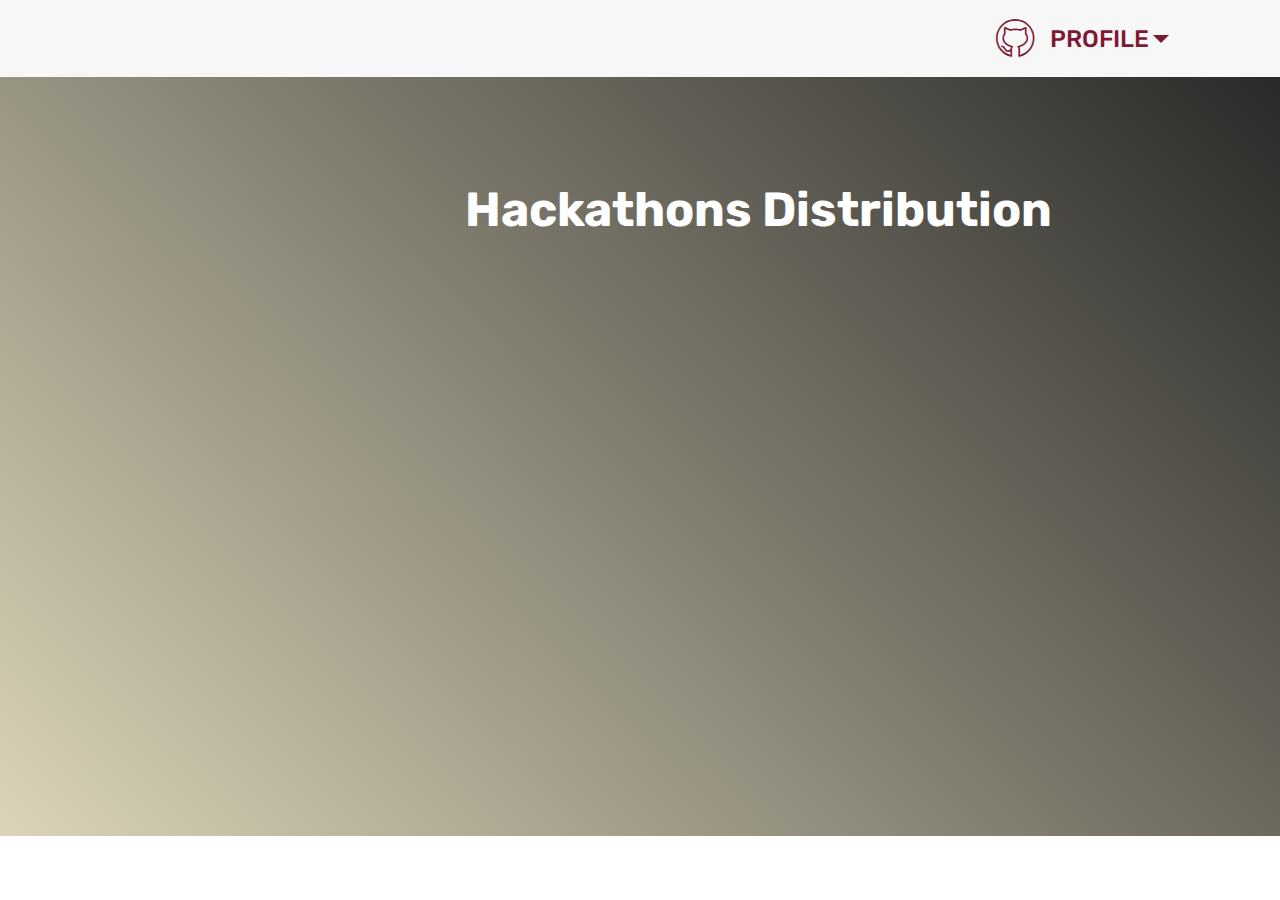
==== employer.html @ 687c8ebd "replaced all files except index, updated index" ====
<!DOCTYPE html>
<html >
<head>
  <!-- Site made with Mobirise Website Builder v4.6.2, https://mobirise.com -->
  <meta charset="UTF-8">
  <meta http-equiv="X-UA-Compatible" content="IE=edge">
  <meta name="generator" content="Mobirise v4.6.2, mobirise.com">
  <meta name="viewport" content="width=device-width, initial-scale=1, minimum-scale=1">
  <link rel="shortcut icon" href="assets/images/mlh-logo-color-1667x702.png" type="image/x-icon">
  <meta name="description" content="Site Maker Description">
  <title>Employer</title>
  <link rel="stylesheet" href="assets/web/assets/mobirise-icons/mobirise-icons.css">
  <link rel="stylesheet" href="assets/tether/tether.min.css">
  <link rel="stylesheet" href="assets/bootstrap/css/bootstrap.min.css">
  <link rel="stylesheet" href="assets/bootstrap/css/bootstrap-grid.min.css">
  <link rel="stylesheet" href="assets/bootstrap/css/bootstrap-reboot.min.css">
  <link rel="stylesheet" href="assets/dropdown/css/style.css">
  <link rel="stylesheet" href="assets/theme/css/style.css">
  <link rel="stylesheet" href="assets/mobirise/css/mbr-additional.css" type="text/css">



</head>
<body>
  <section class="menu cid-qHhwGVCsKV" once="menu" id="menu1-s">



    <nav class="navbar navbar-expand beta-menu navbar-dropdown align-items-center navbar-fixed-top navbar-toggleable-sm">
        <button class="navbar-toggler navbar-toggler-right" type="button" data-toggle="collapse" data-target="#navbarSupportedContent" aria-controls="navbarSupportedContent" aria-expanded="false" aria-label="Toggle navigation">
            <div class="hamburger">
                <span></span>
                <span></span>
                <span></span>
                <span></span>
            </div>
        </button>
        <div class="menu-logo">
            <div class="navbar-brand">

                <span class="navbar-caption-wrap"><a class="navbar-caption text-secondary display-2" href="index.html">&nbsp; &nbsp; &nbsp; &nbsp; &nbsp; &nbsp; &nbsp; &nbsp; &nbsp; &nbsp; &nbsp; &nbsp; &nbsp; &nbsp; &nbsp; &nbsp; &nbsp; &nbsp; &nbsp; &nbsp; hackTogether()</a></span>
            </div>
        </div>
        <div class="collapse navbar-collapse" id="navbarSupportedContent">
            <ul class="navbar-nav nav-dropdown nav-right" data-app-modern-menu="true"><li class="nav-item dropdown open">
                    <a class="nav-link link dropdown-toggle text-success display-5" href="https://mobirise.com" data-toggle="dropdown-submenu" aria-expanded="true"><span class="mbri-github mbr-iconfont mbr-iconfont-btn"></span>

                        PROFILE</a><div class="dropdown-menu"><a class="dropdown-item text-success display-5" href="page3.html">Hacker</a><a class="dropdown-item text-success display-5" href="page2.html" aria-expanded="false">Organizer</a><a class="dropdown-item text-success display-5" href="page1.html" aria-expanded="false">Employer</a></div>
                </li><li class="nav-item">
                    <a class="nav-link link text-success display-5" href="https://mobirise.com">
                        </a>
                </li></ul>

        </div>
    </nav>
</section>

<section class="engine"><a href="https://mobirise.ws/o">free mobile website builder</a></section><section class="mbr-section info2 cid-qHj1zJFnHv" id="info2-z">





    <div class="container">
        <div class="row main justify-content-center">
            <div class="media-container-column col-12 col-lg-3 col-md-4">

            </div>
            <div class="media-container-column title col-12 col-lg-7 col-md-6">
                <h2 class="align-right mbr-bold mbr-white pb-3 mbr-fonts-style display-2"><br><br>Hackathons Distribution<br><br><br><br><br><br><br><br><br><br><br></h2>
                <h3 class="mbr-section-subtitle align-right mbr-light mbr-white mbr-fonts-style display-5"></h3>
            </div>
        </div>
    </div>
</section>


  <script src="assets/web/assets/jquery/jquery.min.js"></script>
  <script src="assets/popper/popper.min.js"></script>
  <script src="assets/tether/tether.min.js"></script>
  <script src="assets/bootstrap/js/bootstrap.min.js"></script>
  <script src="assets/smoothscroll/smooth-scroll.js"></script>
  <script src="assets/dropdown/js/script.min.js"></script>
  <script src="assets/touchswipe/jquery.touch-swipe.min.js"></script>
  <script src="assets/theme/js/script.js"></script>


</body>
</html>
---- assets/web/assets/mobirise-icons/mobirise-icons.css ----
@font-face {
  font-family: 'MobiriseIcons';
  src:  url('mobirise-icons.eot?spat4u');
  src:  url('mobirise-icons.eot?spat4u#iefix') format('embedded-opentype'),
    url('mobirise-icons.ttf?spat4u') format('truetype'),
    url('mobirise-icons.woff?spat4u') format('woff'),
    url('mobirise-icons.svg?spat4u#MobiriseIcons') format('svg');
  font-weight: normal;
  font-style: normal;
}

[class^="mbri-"], [class*=" mbri-"] {
  /* use !important to prevent issues with browser extensions that change fonts */
  font-family: MobiriseIcons !important;
  speak: none;
  font-style: normal;
  font-weight: normal;
  font-variant: normal;
  text-transform: none;
  line-height: 1;

  /* Better Font Rendering =========== */
  -webkit-font-smoothing: antialiased;
  -moz-osx-font-smoothing: grayscale;
}

.mbri-add-submenu:before {
  content: "\e900";
}
.mbri-alert:before {
  content: "\e901";
}
.mbri-align-center:before {
  content: "\e902";
}
.mbri-align-justify:before {
  content: "\e903";
}
.mbri-align-left:before {
  content: "\e904";
}
.mbri-align-right:before {
  content: "\e905";
}
.mbri-android:before {
  content: "\e906";
}
.mbri-apple:before {
  content: "\e907";
}
.mbri-arrow-down:before {
  content: "\e908";
}
.mbri-arrow-next:before {
  content: "\e909";
}
.mbri-arrow-prev:before {
  content: "\e90a";
}
.mbri-arrow-up:before {
  content: "\e90b";
}
.mbri-bold:before {
  content: "\e90c";
}
.mbri-bookmark:before {
  content: "\e90d";
}
.mbri-bootstrap:before {
  content: "\e90e";
}
.mbri-briefcase:before {
  content: "\e90f";
}
.mbri-browse:before {
  content: "\e910";
}
.mbri-bulleted-list:before {
  content: "\e911";
}
.mbri-calendar:before {
  content: "\e912";
}
.mbri-camera:before {
  content: "\e913";
}
.mbri-cart-add:before {
  content: "\e914";
}
.mbri-cart-full:before {
  content: "\e915";
}
.mbri-cash:before {
  content: "\e916";
}
.mbri-change-style:before {
  content: "\e917";
}
.mbri-chat:before {
  content: "\e918";
}
.mbri-clock:before {
  content: "\e919";
}
.mbri-close:before {
  content: "\e91a";
}
.mbri-cloud:before {
  content: "\e91b";
}
.mbri-code:before {
  content: "\e91c";
}
.mbri-contact-form:before {
  content: "\e91d";
}
.mbri-credit-card:before {
  content: "\e91e";
}
.mbri-cursor-click:before {
  content: "\e91f";
}
.mbri-cust-feedback:before {
  content: "\e920";
}
.mbri-database:before {
  content: "\e921";
}
.mbri-delivery:before {
  content: "\e922";
}
.mbri-desktop:before {
  content: "\e923";
}
.mbri-devices:before {
  content: "\e924";
}
.mbri-down:before {
  content: "\e925";
}
.mbri-download:before {
  content: "\e989";
}
.mbri-drag-n-drop:before {
  content: "\e927";
}
.mbri-drag-n-drop2:before {
  content: "\e928";
}
.mbri-edit:before {
  content: "\e929";
}
.mbri-edit2:before {
  content: "\e92a";
}
.mbri-error:before {
  content: "\e92b";
}
.mbri-extension:before {
  content: "\e92c";
}
.mbri-features:before {
  content: "\e92d";
}
.mbri-file:before {
  content: "\e92e";
}
.mbri-flag:before {
  content: "\e92f";
}
.mbri-folder:before {
  content: "\e930";
}
.mbri-gift:before {
  content: "\e931";
}
.mbri-github:before {
  content: "\e932";
}
.mbri-globe:before {
  content: "\e933";
}
.mbri-globe-2:before {
  content: "\e934";
}
.mbri-growing-chart:before {
  content: "\e935";
}
.mbri-hearth:before {
  content: "\e936";
}
.mbri-help:before {
  content: "\e937";
}
.mbri-home:before {
  content: "\e938";
}
.mbri-hot-cup:before {
  content: "\e939";
}
.mbri-idea:before {
  content: "\e93a";
}
.mbri-image-gallery:before {
  content: "\e93b";
}
.mbri-image-slider:before {
  content: "\e93c";
}
.mbri-info:before {
  content: "\e93d";
}
.mbri-italic:before {
  content: "\e93e";
}
.mbri-key:before {
  content: "\e93f";
}
.mbri-laptop:before {
  content: "\e940";
}
.mbri-layers:before {
  content: "\e941";
}
.mbri-left-right:before {
  content: "\e942";
}
.mbri-left:before {
  content: "\e943";
}
.mbri-letter:before {
  content: "\e944";
}
.mbri-like:before {
  content: "\e945";
}
.mbri-link:before {
  content: "\e946";
}
.mbri-lock:before {
  content: "\e947";
}
.mbri-login:before {
  content: "\e948";
}
.mbri-logout:before {
  content: "\e949";
}
.mbri-magic-stick:before {
  content: "\e94a";
}
.mbri-map-pin:before {
  content: "\e94b";
}
.mbri-menu:before {
  content: "\e94c";
}
.mbri-mobile:before {
  content: "\e94d";
}
.mbri-mobile2:before {
  content: "\e94e";
}
.mbri-mobirise:before {
  content: "\e94f";
}
.mbri-more-horizontal:before {
  content: "\e950";
}
.mbri-more-vertical:before {
  content: "\e951";
}
.mbri-music:before {
  content: "\e952";
}
.mbri-new-file:before {
  content: "\e953";
}
.mbri-numbered-list:before {
  content: "\e954";
}
.mbri-opened-folder:before {
  content: "\e955";
}
.mbri-pages:before {
  content: "\e956";
}
.mbri-paper-plane:before {
  content: "\e957";
}
.mbri-paperclip:before {
  content: "\e958";
}
.mbri-photo:before {
  content: "\e959";
}
.mbri-photos:before {
  content: "\e95a";
}
.mbri-pin:before {
  content: "\e95b";
}
.mbri-play:before {
  content: "\e95c";
}
.mbri-plus:before {
  content: "\e95d";
}
.mbri-preview:before {
  content: "\e95e";
}
.mbri-print:before {
  content: "\e95f";
}
.mbri-protect:before {
  content: "\e960";
}
.mbri-question:before {
  content: "\e961";
}
.mbri-quote-left:before {
  content: "\e962";
}
.mbri-quote-right:before {
  content: "\e963";
}
.mbri-refresh:before {
  content: "\e964";
}
.mbri-responsive:before {
  content: "\e965";
}
.mbri-right:before {
  content: "\e966";
}
.mbri-rocket:before {
  content: "\e967";
}
.mbri-sad-face:before {
  content: "\e968";
}
.mbri-sale:before {
  content: "\e969";
}
.mbri-save:before {
  content: "\e96a";
}
.mbri-search:before {
  content: "\e96b";
}
.mbri-setting:before {
  content: "\e96c";
}
.mbri-setting2:before {
  content: "\e96d";
}
.mbri-setting3:before {
  content: "\e96e";
}
.mbri-share:before {
  content: "\e96f";
}
.mbri-shopping-bag:before {
  content: "\e970";
}
.mbri-shopping-basket:before {
  content: "\e971";
}
.mbri-shopping-cart:before {
  content: "\e972";
}
.mbri-sites:before {
  content: "\e973";
}
.mbri-smile-face:before {
  content: "\e974";
}
.mbri-speed:before {
  content: "\e975";
}
.mbri-star:before {
  content: "\e976";
}
.mbri-success:before {
  content: "\e977";
}
.mbri-sun:before {
  content: "\e978";
}
.mbri-sun2:before {
  content: "\e979";
}
.mbri-tablet:before {
  content: "\e97a";
}
.mbri-tablet-vertical:before {
  content: "\e97b";
}
.mbri-target:before {
  content: "\e97c";
}
.mbri-timer:before {
  content: "\e97d";
}
.mbri-to-ftp:before {
  content: "\e97e";
}
.mbri-to-local-drive:before {
  content: "\e97f";
}
.mbri-touch-swipe:before {
  content: "\e980";
}
.mbri-touch:before {
  content: "\e981";
}
.mbri-trash:before {
  content: "\e982";
}
.mbri-underline:before {
  content: "\e983";
}
.mbri-unlink:before {
  content: "\e984";
}
.mbri-unlock:before {
  content: "\e985";
}
.mbri-up-down:before {
  content: "\e986";
}
.mbri-up:before {
  content: "\e987";
}
.mbri-update:before {
  content: "\e988";
}
.mbri-upload:before {
 content: "\e926"; 
}
.mbri-user:before {
  content: "\e98a";
}
.mbri-user2:before {
  content: "\e98b";
}
.mbri-users:before {
  content: "\e98c";
}
.mbri-video:before {
  content: "\e98d";
}
.mbri-video-play:before {
  content: "\e98e";
}
.mbri-watch:before {
  content: "\e98f";
}
.mbri-website-theme:before {
  content: "\e990";
}
.mbri-wifi:before {
  content: "\e991";
}
.mbri-windows:before {
  content: "\e992";
}
.mbri-zoom-out:before {
  content: "\e993";
}
.mbri-redo:before {
  content: "\e994";
}
.mbri-undo:before {
  content: "\e995";
}
---- assets/dropdown/css/style.css ----
.navbar-dropdown {
  left: 0;
  padding: 0;
  position: absolute;
  right: 0;
  top: 0;
  transition: all 0.45s ease;
  z-index: 1030;
  background: #282828; }
  .navbar-dropdown .navbar-logo {
    margin-right: 0.8rem;
    transition: margin 0.3s ease-in-out;
    vertical-align: middle; }
    .navbar-dropdown .navbar-logo img {
      height: 3.125rem;
      transition: all 0.3s ease-in-out; }
    .navbar-dropdown .navbar-logo.mbr-iconfont {
      font-size: 3.125rem;
      line-height: 3.125rem; }
  .navbar-dropdown .navbar-caption {
    font-weight: 700;
    white-space: normal;
    vertical-align: -4px;
    line-height: 3.125rem !important; }
    .navbar-dropdown .navbar-caption, .navbar-dropdown .navbar-caption:hover {
      color: inherit;
      text-decoration: none; }
  .navbar-dropdown .mbr-iconfont + .navbar-caption {
    vertical-align: -1px; }
  .navbar-dropdown.navbar-fixed-top {
    position: fixed; }
  .navbar-dropdown .navbar-brand span {
    vertical-align: -4px; }
  .navbar-dropdown.bg-color.transparent {
    background: none; }
  .navbar-dropdown.navbar-short .navbar-brand {
    padding: 0.625rem 0; }
    .navbar-dropdown.navbar-short .navbar-brand span {
      vertical-align: -1px; }
  .navbar-dropdown.navbar-short .navbar-caption {
    line-height: 2.375rem !important;
    vertical-align: -2px; }
  .navbar-dropdown.navbar-short .navbar-logo {
    margin-right: 0.5rem; }
    .navbar-dropdown.navbar-short .navbar-logo img {
      height: 2.375rem; }
    .navbar-dropdown.navbar-short .navbar-logo.mbr-iconfont {
      font-size: 2.375rem;
      line-height: 2.375rem; }
  .navbar-dropdown.navbar-short .mbr-table-cell {
    height: 3.625rem; }
  .navbar-dropdown .navbar-close {
    left: 0.6875rem;
    position: fixed;
    top: 0.75rem;
    z-index: 1000; }
  .navbar-dropdown .hamburger-icon {
    content: "";
    display: inline-block;
    vertical-align: middle;
    width: 16px;
    -webkit-box-shadow: 0 -6px 0 1px #282828,0 0 0 1px #282828,0 6px 0 1px #282828;
    -moz-box-shadow: 0 -6px 0 1px #282828,0 0 0 1px #282828,0 6px 0 1px #282828;
    box-shadow: 0 -6px 0 1px #282828,0 0 0 1px #282828,0 6px 0 1px #282828; }

.dropdown-menu .dropdown-toggle[data-toggle="dropdown-submenu"]::after {
  border-bottom: 0.35em solid transparent;
  border-left: 0.35em solid;
  border-right: 0;
  border-top: 0.35em solid transparent;
  margin-left: 0.3rem; }

.dropdown-menu .dropdown-item:focus {
  outline: 0; }

.nav-dropdown {
  font-size: 0.75rem;
  font-weight: 500;
  height: auto !important; }
  .nav-dropdown .nav-btn {
    padding-left: 1rem; }
  .nav-dropdown .link {
    margin: .667em 1.667em;
    font-weight: 500;
    padding: 0;
    transition: color .2s ease-in-out; }
    .nav-dropdown .link.dropdown-toggle {
      margin-right: 2.583em; }
      .nav-dropdown .link.dropdown-toggle::after {
        margin-left: .25rem;
        border-top: 0.35em solid;
        border-right: 0.35em solid transparent;
        border-left: 0.35em solid transparent;
        border-bottom: 0; }
      .nav-dropdown .link.dropdown-toggle[aria-expanded="true"] {
        margin: 0;
        padding: 0.667em 3.263em  0.667em 1.667em; }
  .nav-dropdown .link::after,
  .nav-dropdown .dropdown-item::after {
    color: inherit; }
  .nav-dropdown .btn {
    font-size: 0.75rem;
    font-weight: 700;
    letter-spacing: 0;
    margin-bottom: 0;
    padding-left: 1.25rem;
    padding-right: 1.25rem; }
  .nav-dropdown .dropdown-menu {
    border-radius: 0;
    border: 0;
    left: 0;
    margin: 0;
    padding-bottom: 1.25rem;
    padding-top: 1.25rem;
    position: relative; }
  .nav-dropdown .dropdown-submenu {
    margin-left: 0.125rem;
    top: 0; }
  .nav-dropdown .dropdown-item {
    font-weight: 500;
    line-height: 2;
    padding: 0.3846em 4.615em 0.3846em 1.5385em;
    position: relative;
    transition: color .2s ease-in-out, background-color .2s ease-in-out; }
    .nav-dropdown .dropdown-item::after {
      margin-top: -0.3077em;
      position: absolute;
      right: 1.1538em;
      top: 50%; }
    .nav-dropdown .dropdown-item:focus, .nav-dropdown .dropdown-item:hover {
      background: none; }

@media (max-width: 767px) {
  .nav-dropdown.navbar-toggleable-sm {
    bottom: 0;
    display: none;
    left: 0;
    overflow-x: hidden;
    position: fixed;
    top: 0;
    transform: translateX(-100%);
    -ms-transform: translateX(-100%);
    -webkit-transform: translateX(-100%);
    width: 18.75rem;
    z-index: 999; } }
.nav-dropdown.navbar-toggleable-xl {
  bottom: 0;
  display: none;
  left: 0;
  overflow-x: hidden;
  position: fixed;
  top: 0;
  transform: translateX(-100%);
  -ms-transform: translateX(-100%);
  -webkit-transform: translateX(-100%);
  width: 18.75rem;
  z-index: 999; }

.nav-dropdown-sm {
  display: block !important;
  overflow-x: hidden;
  overflow: auto;
  padding-top: 3.875rem; }
  .nav-dropdown-sm::after {
    content: "";
    display: block;
    height: 3rem;
    width: 100%; }
  .nav-dropdown-sm.collapse.in ~ .navbar-close {
    display: block !important; }
  .nav-dropdown-sm.collapsing, .nav-dropdown-sm.collapse.in {
    transform: translateX(0);
    -ms-transform: translateX(0);
    -webkit-transform: translateX(0);
    transition: all 0.25s ease-out;
    -webkit-transition: all 0.25s ease-out;
    background: #282828; }
  .nav-dropdown-sm.collapsing[aria-expanded="false"] {
    transform: translateX(-100%);
    -ms-transform: translateX(-100%);
    -webkit-transform: translateX(-100%); }
  .nav-dropdown-sm .nav-item {
    display: block;
    margin-left: 0 !important;
    padding-left: 0; }
  .nav-dropdown-sm .link,
  .nav-dropdown-sm .dropdown-item {
    border-top: 1px dotted rgba(255, 255, 255, 0.1);
    font-size: 0.8125rem;
    line-height: 1.6;
    margin: 0 !important;
    padding: 0.875rem 2.4rem 0.875rem 1.5625rem !important;
    position: relative;
    white-space: normal; }
    .nav-dropdown-sm .link:focus, .nav-dropdown-sm .link:hover,
    .nav-dropdown-sm .dropdown-item:focus,
    .nav-dropdown-sm .dropdown-item:hover {
      background: rgba(0, 0, 0, 0.2) !important;
      color: #c0a375; }
  .nav-dropdown-sm .nav-btn {
    position: relative;
    padding: 1.5625rem 1.5625rem 0 1.5625rem; }
    .nav-dropdown-sm .nav-btn::before {
      border-top: 1px dotted rgba(255, 255, 255, 0.1);
      content: "";
      left: 0;
      position: absolute;
      top: 0;
      width: 100%; }
    .nav-dropdown-sm .nav-btn + .nav-btn {
      padding-top: 0.625rem; }
      .nav-dropdown-sm .nav-btn + .nav-btn::before {
        display: none; }
  .nav-dropdown-sm .btn {
    padding: 0.625rem 0; }
  .nav-dropdown-sm .dropdown-toggle[data-toggle="dropdown-submenu"]::after {
    margin-left: .25rem;
    border-top: 0.35em solid;
    border-right: 0.35em solid transparent;
    border-left: 0.35em solid transparent;
    border-bottom: 0; }
  .nav-dropdown-sm .dropdown-toggle[data-toggle="dropdown-submenu"][aria-expanded="true"]::after {
    border-top: 0;
    border-right: 0.35em solid transparent;
    border-left: 0.35em solid transparent;
    border-bottom: 0.35em solid; }
  .nav-dropdown-sm .dropdown-menu {
    margin: 0;
    padding: 0;
    position: relative;
    top: 0;
    left: 0;
    width: 100%;
    border: 0;
    float: none;
    border-radius: 0;
    background: none; }
  .nav-dropdown-sm .dropdown-submenu {
    left: 100%;
    margin-left: 0.125rem;
    margin-top: -1.25rem;
    top: 0; }

.navbar-toggleable-sm .nav-dropdown .dropdown-menu {
  position: absolute; }

.navbar-toggleable-sm .nav-dropdown .dropdown-submenu {
  left: 100%;
  margin-left: 0.125rem;
  margin-top: -1.25rem;
  top: 0; }

.navbar-toggleable-sm.opened .nav-dropdown .dropdown-menu {
  position: relative; }

.navbar-toggleable-sm.opened .nav-dropdown .dropdown-submenu {
  left: 0;
  margin-left: 00rem;
  margin-top: 0rem;
  top: 0; }

.is-builder .nav-dropdown.collapsing {
  transition: none !important; }

/*# sourceMappingURL=style.css.map */
---- assets/theme/css/style.css ----
/*!
 * Mobirise v4 theme (https://mobirise.com/)
 * Copyright 2017 Mobirise
 */
section {
  background-color: #eeeeee; }

section,
.container,
.container-fluid {
  position: relative;
  word-wrap: break-word; }

a.mbr-iconfont:hover {
  text-decoration: none; }

.article .lead p, .article .lead ul, .article .lead ol, .article .lead pre, .article .lead blockquote {
  margin-bottom: 0; }

a {
  font-style: normal;
  font-weight: 400;
  cursor: pointer; }
  a, a:hover {
    text-decoration: none; }

figure {
  margin-bottom: 0; }

body {
  color: #232323; }

h1, h2, h3, h4, h5, h6,
.h1, .h2, .h3, .h4, .h5, .h6,
.display-1, .display-2, .display-3, .display-4 {
  line-height: 1;
  word-break: break-word;
  word-wrap: break-word; }

b, strong {
  font-weight: bold; }

blockquote {
  padding: 10px 0 10px 20px;
  position: relative;
  border-left: 2px solid;
  border-color: #ff3366; }

input:-webkit-autofill, input:-webkit-autofill:hover, input:-webkit-autofill:focus, input:-webkit-autofill:active {
  transition-delay: 9999s;
  transition-property: background-color, color; }

textarea[type="hidden"] {
  display: none; }

body {
  position: relative; }

section {
  background-position: 50% 50%;
  background-repeat: no-repeat;
  background-size: cover; }
  section .mbr-background-video,
  section .mbr-background-video-preview {
    position: absolute;
    bottom: 0;
    left: 0;
    right: 0;
    top: 0; }

.hidden {
  visibility: hidden; }

.mbr-z-index20 {
  z-index: 20; }

/*! Base colors */
.mbr-white {
  color: #ffffff; }

.mbr-black {
  color: #000000; }

.mbr-bg-white {
  background-color: #ffffff; }

.mbr-bg-black {
  background-color: #000000; }

/*! Text-aligns */
.align-left {
  text-align: left; }

.align-center {
  text-align: center; }

.align-right {
  text-align: right; }

@media (max-width: 767px) {
  .align-left, .align-center, .align-right, .mbr-section-btn, .mbr-section-title {
    text-align: center; } }
/*! Font-weight  */
.mbr-light {
  font-weight: 300; }

.mbr-regular {
  font-weight: 400; }

.mbr-semibold {
  font-weight: 500; }

.mbr-bold {
  font-weight: 700; }

/*! Media  */
.media-size-item {
  -webkit-flex: 1 1 auto;
  -moz-flex: 1 1 auto;
  -ms-flex: 1 1 auto;
  -o-flex: 1 1 auto;
  flex: 1 1 auto; }

.media-content {
  -webkit-flex-basis: 100%;
  flex-basis: 100%; }

.media-container-row {
  display: -ms-flexbox;
  display: -webkit-flex;
  display: flex;
  -webkit-flex-direction: row;
  -ms-flex-direction: row;
  flex-direction: row;
  -webkit-flex-wrap: wrap;
  -ms-flex-wrap: wrap;
  flex-wrap: wrap;
  -webkit-justify-content: center;
  -ms-flex-pack: center;
  justify-content: center;
  -webkit-align-content: center;
  -ms-flex-line-pack: center;
  align-content: center;
  -webkit-align-items: start;
  -ms-flex-align: start;
  align-items: start; }
  .media-container-row .media-size-item {
    width: 400px; }

.media-container-column {
  display: -ms-flexbox;
  display: -webkit-flex;
  display: flex;
  -webkit-flex-direction: column;
  -ms-flex-direction: column;
  flex-direction: column;
  -webkit-flex-wrap: wrap;
  -ms-flex-wrap: wrap;
  flex-wrap: wrap;
  -webkit-justify-content: center;
  -ms-flex-pack: center;
  justify-content: center;
  -webkit-align-content: center;
  -ms-flex-line-pack: center;
  align-content: center;
  -webkit-align-items: stretch;
  -ms-flex-align: stretch;
  align-items: stretch; }
  .media-container-column > * {
    width: 100%; }

@media (min-width: 992px) {
  .media-container-row {
    -webkit-flex-wrap: nowrap;
    -ms-flex-wrap: nowrap;
    flex-wrap: nowrap; } }
figure {
  overflow: hidden; }

figure[mbr-media-size] {
  transition: width 0.1s; }

.mbr-figure img, .mbr-figure iframe {
  display: block;
  width: 100%; }

.card {
  background-color: transparent;
  border: none; }

.card-img {
  text-align: center;
  flex-shrink: 0; }

.media {
  max-width: 100%;
  margin: 0 auto; }

.mbr-figure {
  -ms-flex-item-align: center;
  -ms-grid-row-align: center;
  -webkit-align-self: center;
  align-self: center; }

.media-container > div {
  max-width: 100%; }

.mbr-figure img, .card-img img {
  width: 100%; }

@media (max-width: 991px) {
  .media-size-item {
    width: auto !important; }

  .media {
    width: auto; }

  .mbr-figure {
    width: 100% !important; } }
/*! Buttons */
.mbr-section-btn {
  margin-left: -.25rem;
  margin-right: -.25rem;
  font-size: 0; }

nav .mbr-section-btn {
  margin-left: 0rem;
  margin-right: 0rem; }

/*! Btn icon margin */
.btn .mbr-iconfont, .btn.btn-sm .mbr-iconfont {
  cursor: pointer;
  margin-right: 0.5rem; }

.btn.btn-md .mbr-iconfont, .btn.btn-md .mbr-iconfont {
  margin-right: 0.8rem; }

.mbr-regular {
  font-weight: 400; }

.mbr-semibold {
  font-weight: 500; }

.mbr-bold {
  font-weight: 700; }

[type="submit"] {
  -webkit-appearance: none; }

/*! Full-screen */
.mbr-fullscreen .mbr-overlay {
  min-height: 100vh; }

.mbr-fullscreen {
  display: flex;
  display: -webkit-flex;
  display: -moz-flex;
  display: -ms-flex;
  display: -o-flex;
  align-items: center;
  -webkit-align-items: center;
  min-height: 100vh;
  padding-top: 3rem;
  padding-bottom: 3rem; }

/*! Map */
.map {
  height: 25rem;
  position: relative; }
  .map iframe {
    width: 100%;
    height: 100%; }

/* Form */
.form-asterisk {
  font-family: initial;
  position: absolute;
  top: -2px;
  font-weight: normal; }

/*! Scroll to top arrow */
.mbr-arrow-up {
  bottom: 25px;
  right: 90px;
  position: fixed;
  text-align: right;
  z-index: 5000;
  color: #ffffff;
  font-size: 32px;
  transform: rotate(180deg);
  -webkit-transform: rotate(180deg); }

.mbr-arrow-up a {
  background: rgba(0, 0, 0, 0.2);
  border-radius: 3px;
  color: #fff;
  display: inline-block;
  height: 60px;
  width: 60px;
  outline-style: none !important;
  position: relative;
  text-decoration: none;
  transition: all .3s ease-in-out;
  cursor: pointer;
  text-align: center; }
  .mbr-arrow-up a:hover {
    background-color: rgba(0, 0, 0, 0.4); }
  .mbr-arrow-up a i {
    line-height: 60px; }

.mbr-arrow-up-icon {
  display: block;
  color: #fff; }

.mbr-arrow-up-icon::before {
  content: "\203a";
  display: inline-block;
  font-family: serif;
  font-size: 32px;
  line-height: 1;
  font-style: normal;
  position: relative;
  top: 6px;
  left: -4px;
  -webkit-transform: rotate(-90deg);
  transform: rotate(-90deg); }

/*! Arrow Down */
.mbr-arrow {
  position: absolute;
  bottom: 45px;
  left: 50%;
  width: 60px;
  height: 60px;
  cursor: pointer;
  background-color: rgba(80, 80, 80, 0.5);
  border-radius: 50%;
  -webkit-transform: translateX(-50%);
  transform: translateX(-50%); }
  .mbr-arrow > a {
    display: inline-block;
    text-decoration: none;
    outline-style: none;
    -webkit-animation: arrowdown 1.7s ease-in-out infinite;
    animation: arrowdown 1.7s ease-in-out infinite; }
    .mbr-arrow > a > i {
      position: absolute;
      top: -2px;
      left: 15px;
      font-size: 2rem; }

@keyframes arrowdown {
  0% {
    transform: translateY(0px);
    -webkit-transform: translateY(0px); }
  50% {
    transform: translateY(-5px);
    -webkit-transform: translateY(-5px); }
  100% {
    transform: translateY(0px);
    -webkit-transform: translateY(0px); } }
@-webkit-keyframes arrowdown {
  0% {
    transform: translateY(0px);
    -webkit-transform: translateY(0px); }
  50% {
    transform: translateY(-5px);
    -webkit-transform: translateY(-5px); }
  100% {
    transform: translateY(0px);
    -webkit-transform: translateY(0px); } }
@media (max-width: 500px) {
  .mbr-arrow-up {
    left: 50%;
    right: auto;
    transform: translateX(-50%) rotate(180deg);
    -webkit-transform: translateX(-50%) rotate(180deg); } }
/*Gradients animation*/
@keyframes gradient-animation {
  from {
    background-position: 0% 100%;
    animation-timing-function: ease-in-out; }
  to {
    background-position: 100% 0%;
    animation-timing-function: ease-in-out; } }
@-webkit-keyframes gradient-animation {
  from {
    background-position: 0% 100%;
    animation-timing-function: ease-in-out; }
  to {
    background-position: 100% 0%;
    animation-timing-function: ease-in-out; } }
.bg-gradient {
  background-size: 200% 200%;
  animation: gradient-animation 5s infinite alternate;
  -webkit-animation: gradient-animation 5s infinite alternate; }

.menu .navbar-brand {
  display: -webkit-flex; }
  .menu .navbar-brand span {
    display: flex;
    display: -webkit-flex; }
  .menu .navbar-brand .navbar-caption-wrap {
    display: -webkit-flex; }
  .menu .navbar-brand .navbar-logo img {
    display: -webkit-flex; }
@media (min-width: 768px) and (max-width: 991px) {
  .menu .navbar-toggleable-sm .navbar-nav {
    display: -webkit-box;
    display: -webkit-flex;
    display: -ms-flexbox; } }
@media (min-width: 992px) {
  .menu .navbar-nav.nav-dropdown {
    display: -webkit-flex; }
  .menu .navbar-toggleable-sm .navbar-collapse {
    display: -webkit-flex !important; } }

/*# sourceMappingURL=style.css.map */
.engine {
	position: absolute;
	text-indent: -2400px;
	text-align: center;
	padding: 0;
	top: 0;
	left: -2400px;
}
---- assets/mobirise/css/mbr-additional.css ----
@import url(https://fonts.googleapis.com/css?family=Rubik:300,300i,400,400i,500,500i,700,700i,900,900i);





body {
  font-style: normal;
  line-height: 1.5;
}
.mbr-section-title {
  font-style: normal;
  line-height: 1.2;
}
.mbr-section-subtitle {
  line-height: 1.3;
}
.mbr-text {
  font-style: normal;
  line-height: 1.6;
}
.display-1 {
  font-family: 'Rubik', sans-serif;
  font-size: 4.25rem;
}
.display-1 > .mbr-iconfont {
  font-size: 6.8rem;
}
.display-2 {
  font-family: 'Rubik', sans-serif;
  font-size: 3rem;
}
.display-2 > .mbr-iconfont {
  font-size: 4.8rem;
}
.display-4 {
  font-family: 'Rubik', sans-serif;
  font-size: 1rem;
}
.display-4 > .mbr-iconfont {
  font-size: 1.6rem;
}
.display-5 {
  font-family: 'Rubik', sans-serif;
  font-size: 1.5rem;
}
.display-5 > .mbr-iconfont {
  font-size: 2.4rem;
}
.display-7 {
  font-family: 'Rubik', sans-serif;
  font-size: 1rem;
}
.display-7 > .mbr-iconfont {
  font-size: 1.6rem;
}
/* ---- Fluid typography for mobile devices ---- */
/* 1.4 - font scale ratio ( bootstrap == 1.42857 ) */
/* 100vw - current viewport width */
/* (48 - 20)  48 == 48rem == 768px, 20 == 20rem == 320px(minimal supported viewport) */
/* 0.65 - min scale variable, may vary */
@media (max-width: 768px) {
  .display-1 {
    font-size: 3.4rem;
    font-size: calc( 2.1374999999999997rem + (4.25 - 2.1374999999999997) * ((100vw - 20rem) / (48 - 20)));
    line-height: calc( 1.4 * (2.1374999999999997rem + (4.25 - 2.1374999999999997) * ((100vw - 20rem) / (48 - 20))));
  }
  .display-2 {
    font-size: 2.4rem;
    font-size: calc( 1.7rem + (3 - 1.7) * ((100vw - 20rem) / (48 - 20)));
    line-height: calc( 1.4 * (1.7rem + (3 - 1.7) * ((100vw - 20rem) / (48 - 20))));
  }
  .display-4 {
    font-size: 0.8rem;
    font-size: calc( 1rem + (1 - 1) * ((100vw - 20rem) / (48 - 20)));
    line-height: calc( 1.4 * (1rem + (1 - 1) * ((100vw - 20rem) / (48 - 20))));
  }
  .display-5 {
    font-size: 1.2rem;
    font-size: calc( 1.175rem + (1.5 - 1.175) * ((100vw - 20rem) / (48 - 20)));
    line-height: calc( 1.4 * (1.175rem + (1.5 - 1.175) * ((100vw - 20rem) / (48 - 20))));
  }
}
/* Buttons */
.btn {
  font-weight: 500;
  border-width: 2px;
  font-style: normal;
  letter-spacing: 1px;
  margin: .4rem .8rem;
  white-space: normal;
  -webkit-transition: all 0.3s ease-in-out;
  -moz-transition: all 0.3s ease-in-out;
  transition: all 0.3s ease-in-out;
  padding: 1rem 3rem;
  border-radius: 3px;
  display: inline-flex;
  align-items: center;
  justify-content: center;
  word-break: break-word;
}
.btn-sm {
  font-weight: 500;
  letter-spacing: 1px;
  -webkit-transition: all 0.3s ease-in-out;
  -moz-transition: all 0.3s ease-in-out;
  transition: all 0.3s ease-in-out;
  padding: 0.6rem 1.5rem;
  border-radius: 3px;
}
.btn-md {
  font-weight: 500;
  letter-spacing: 1px;
  margin: .4rem .8rem !important;
  -webkit-transition: all 0.3s ease-in-out;
  -moz-transition: all 0.3s ease-in-out;
  transition: all 0.3s ease-in-out;
  padding: 1rem 3rem;
  border-radius: 3px;
}
.btn-lg {
  font-weight: 500;
  letter-spacing: 1px;
  margin: .4rem .8rem !important;
  -webkit-transition: all 0.3s ease-in-out;
  -moz-transition: all 0.3s ease-in-out;
  transition: all 0.3s ease-in-out;
  padding: 1.2rem 3.2rem;
  border-radius: 3px;
}
.bg-primary {
  background-color: #F7F7F7 !important;
}
.bg-success {
  background-color: #7f1933 !important;
}
.bg-info {
  background-color: #82786e !important;
}
.bg-warning {
  background-color: #879a9f !important;
}
.bg-danger {
  background-color: #b1a374 !important;
}
.btn-primary,
.btn-primary:active {
  background-color: #F7F7F7;
  border-color: #F7F7F7;
  color: #000000;
}
.btn-primary:hover,
.btn-primary:focus,
.btn-primary.focus,
.btn-primary.active {
  color: #ffffff;
  background-color: #2D3142;
  border-color: #2D3142;
}
.btn-primary.disabled,
.btn-primary:disabled {
  color: #ffffff !important;
  background-color: #2D3142 !important;
  border-color: #2D3142 !important;
}
.btn-secondary,
.btn-secondary:active {
  background-color: #F7F7F7;
  border-color: #F7F7F7;
  color: #ffffff;
}
.btn-secondary:hover,
.btn-secondary:focus,
.btn-secondary.focus,
.btn-secondary.active {
  color: #ffffff;
  background-color: #2D3142;
  border-color: #2D3142;
}
.btn-secondary.disabled,
.btn-secondary:disabled {
  color: #ffffff !important;
  background-color: #2D3142 !important;
  border-color: #2D3142 !important;
}
.btn-info,
.btn-info:active {
  background-color: #82786e;
  border-color: #82786e;
  color: #ffffff;
}
.btn-info:hover,
.btn-info:focus,
.btn-info.focus,
.btn-info.active {
  color: #ffffff;
  background-color: #59524b;
  border-color: #59524b;
}
.btn-info.disabled,
.btn-info:disabled {
  color: #ffffff !important;
  background-color: #59524b !important;
  border-color: #59524b !important;
}
.btn-success,
.btn-success:active {
  background-color: #7f1933;
  border-color: #7f1933;
  color: #ffffff;
}
.btn-success:hover,
.btn-success:focus,
.btn-success.focus,
.btn-success.active {
  color: #ffffff;
  background-color: #3f0c19;
  border-color: #3f0c19;
}
.btn-success.disabled,
.btn-success:disabled {
  color: #ffffff !important;
  background-color: #3f0c19 !important;
  border-color: #3f0c19 !important;
}
.btn-warning,
.btn-warning:active {
  background-color: #879a9f;
  border-color: #879a9f;
  color: #ffffff;
}
.btn-warning:hover,
.btn-warning:focus,
.btn-warning.focus,
.btn-warning.active {
  color: #ffffff;
  background-color: #617479;
  border-color: #617479;
}
.btn-warning.disabled,
.btn-warning:disabled {
  color: #ffffff !important;
  background-color: #617479 !important;
  border-color: #617479 !important;
}
.btn-danger,
.btn-danger:active {
  background-color: #b1a374;
  border-color: #b1a374;
  color: #ffffff;
}
.btn-danger:hover,
.btn-danger:focus,
.btn-danger.focus,
.btn-danger.active {
  color: #ffffff;
  background-color: #8b7d4e;
  border-color: #8b7d4e;
}
.btn-danger.disabled,
.btn-danger:disabled {
  color: #ffffff !important;
  background-color: #8b7d4e !important;
  border-color: #8b7d4e !important;
}
.btn-white {
  color: #F7F7F7 !important;
}
.btn-white,
.btn-white:active {
  background-color: #ffffff;
  border-color: #ffffff;
  color: #808080;
}
.btn-white:hover,
.btn-white:focus,
.btn-white.focus,
.btn-white.active {
  color: #808080;
  background-color: #d9d9d9;
  border-color: #d9d9d9;
}
.btn-white.disabled,
.btn-white:disabled {
  color: #808080 !important;
  background-color: #d9d9d9 !important;
  border-color: #d9d9d9 !important;
}
.btn-black,
.btn-black:active {
  background-color: #F7F7F7;
  border-color: #F7F7F7;
  color: #ffffff;
}
.btn-black:hover,
.btn-black:focus,
.btn-black.focus,
.btn-black.active {
  color: #ffffff;
  background-color: #0d0d0d;
  border-color: #0d0d0d;
}
.btn-black.disabled,
.btn-black:disabled {
  color: #ffffff !important;
  background-color: #0d0d0d !important;
  border-color: #0d0d0d !important;
}
.btn-primary-outline,
.btn-primary-outline:active {
  background: none;
  border-color: #cc0033;
  color: #cc0033;
}
.btn-primary-outline:hover,
.btn-primary-outline:focus,
.btn-primary-outline.focus,
.btn-primary-outline.active {
  color: #ffffff;
  background-color: #F7F7F7;
  border-color: #F7F7F7;
}
.btn-primary-outline.disabled,
.btn-primary-outline:disabled {
  color: #ffffff !important;
  background-color: #F7F7F7 !important;
  border-color: #F7F7F7 !important;
}
.btn-secondary-outline,
.btn-secondary-outline:active {
  background: none;
  border-color: #cc0033;
  color: #cc0033;
}
.btn-secondary-outline:hover,
.btn-secondary-outline:focus,
.btn-secondary-outline.focus,
.btn-secondary-outline.active {
  color: #ffffff;
  background-color: #F7F7F7;
  border-color: #F7F7F7;
}
.btn-secondary-outline.disabled,
.btn-secondary-outline:disabled {
  color: #ffffff !important;
  background-color: #F7F7F7 !important;
  border-color: #F7F7F7 !important;
}
.btn-info-outline,
.btn-info-outline:active {
  background: none;
  border-color: #4b453f;
  color: #4b453f;
}
.btn-info-outline:hover,
.btn-info-outline:focus,
.btn-info-outline.focus,
.btn-info-outline.active {
  color: #ffffff;
  background-color: #82786e;
  border-color: #82786e;
}
.btn-info-outline.disabled,
.btn-info-outline:disabled {
  color: #ffffff !important;
  background-color: #82786e !important;
  border-color: #82786e !important;
}
.btn-success-outline,
.btn-success-outline:active {
  background: none;
  border-color: #2a0811;
  color: #2a0811;
}
.btn-success-outline:hover,
.btn-success-outline:focus,
.btn-success-outline.focus,
.btn-success-outline.active {
  color: #ffffff;
  background-color: #7f1933;
  border-color: #7f1933;
}
.btn-success-outline.disabled,
.btn-success-outline:disabled {
  color: #ffffff !important;
  background-color: #7f1933 !important;
  border-color: #7f1933 !important;
}
.btn-warning-outline,
.btn-warning-outline:active {
  background: none;
  border-color: #55666b;
  color: #55666b;
}
.btn-warning-outline:hover,
.btn-warning-outline:focus,
.btn-warning-outline.focus,
.btn-warning-outline.active {
  color: #ffffff;
  background-color: #879a9f;
  border-color: #879a9f;
}
.btn-warning-outline.disabled,
.btn-warning-outline:disabled {
  color: #ffffff !important;
  background-color: #879a9f !important;
  border-color: #879a9f !important;
}
.btn-danger-outline,
.btn-danger-outline:active {
  background: none;
  border-color: #7a6e45;
  color: #7a6e45;
}
.btn-danger-outline:hover,
.btn-danger-outline:focus,
.btn-danger-outline.focus,
.btn-danger-outline.active {
  color: #ffffff;
  background-color: #b1a374;
  border-color: #b1a374;
}
.btn-danger-outline.disabled,
.btn-danger-outline:disabled {
  color: #ffffff !important;
  background-color: #b1a374 !important;
  border-color: #b1a374 !important;
}
.btn-black-outline,
.btn-black-outline:active {
  background: none;
  border-color: #000000;
  color: #000000;
}
.btn-black-outline:hover,
.btn-black-outline:focus,
.btn-black-outline.focus,
.btn-black-outline.active {
  color: #ffffff;
  background-color: #F7F7F7;
  border-color: #F7F7F7;
}
.btn-black-outline.disabled,
.btn-black-outline:disabled {
  color: #ffffff !important;
  background-color: #F7F7F7 !important;
  border-color: #F7F7F7 !important;
}
.btn-white-outline,
.btn-white-outline:active,
.btn-white-outline.active {
  background: none;
  border-color: #ffffff;
  color: #ffffff;
}
.btn-white-outline:hover,
.btn-white-outline:focus,
.btn-white-outline.focus {
  color: #F7F7F7;
  background-color: #ffffff;
  border-color: #ffffff;
}
.text-primary {
  color: #F7F7F7 !important;
}
.text-secondary {
  color: #F7F7F7 !important;
}
.text-success {
  color: #7f1933 !important;
}
.text-info {
  color: #82786e !important;
}
.text-warning {
  color: #879a9f !important;
}
.text-danger {
  color: #b1a374 !important;
}
.text-white {
  color: #ffffff !important;
}
.text-black {
  color: #000000 !important;
}
a.text-primary:hover,
a.text-primary:focus {
  color: #cc0033 !important;
}
a.text-secondary:hover,
a.text-secondary:focus {
  color: #cc0033 !important;
}
a.text-success:hover,
a.text-success:focus {
  color: #2a0811 !important;
}
a.text-info:hover,
a.text-info:focus {
  color: #4b453f !important;
}
a.text-warning:hover,
a.text-warning:focus {
  color: #55666b !important;
}
a.text-danger:hover,
a.text-danger:focus {
  color: #7a6e45 !important;
}
a.text-white:hover,
a.text-white:focus {
  color: #b3b3b3 !important;
}
a.text-black:hover,
a.text-black:focus {
  color: #4d4d4d !important;
}
.alert-success {
  background-color: #70c770;
}
.alert-info {
  background-color: #82786e;
}
.alert-warning {
  background-color: #879a9f;
}
.alert-danger {
  background-color: #b1a374;
}
.mbr-section-btn a.btn:not(.btn-form) {
  border-radius: 100px;
}
.mbr-section-btn a.btn:not(.btn-form):hover {
  box-shadow: 0 10px 40px 0 rgba(0, 0, 0, 0.2);
}
.mbr-gallery-filter li a {
  border-radius: 100px !important;
}
.mbr-gallery-filter li.active .btn {
  background-color: #F7F7F7;
  border-color: #F7F7F7;
  color: #ffffff;
}
.mbr-gallery-filter li.active .btn:focus {
  box-shadow: none;
}
.nav-tabs .nav-link {
  border-radius: 100px !important;
}
.btn-form {
  border-radius: 0;
}
.btn-form:hover {
  cursor: pointer;
}
a,
a:hover {
  color: #F7F7F7;
}
.mbr-plan-header.bg-primary .mbr-plan-subtitle,
.mbr-plan-header.bg-primary .mbr-plan-price-desc {
  color: #ffffff;
}
.mbr-plan-header.bg-success .mbr-plan-subtitle,
.mbr-plan-header.bg-success .mbr-plan-price-desc {
  color: #d93e66;
}
.mbr-plan-header.bg-info .mbr-plan-subtitle,
.mbr-plan-header.bg-info .mbr-plan-price-desc {
  color: #beb8b2;
}
.mbr-plan-header.bg-warning .mbr-plan-subtitle,
.mbr-plan-header.bg-warning .mbr-plan-price-desc {
  color: #ced6d8;
}
.mbr-plan-header.bg-danger .mbr-plan-subtitle,
.mbr-plan-header.bg-danger .mbr-plan-price-desc {
  color: #dfd9c6;
}
/* Scroll to top button*/
.scrollToTop_wraper {
  opacity: 0 !important;
}
#scrollToTop a i:before {
  content: '';
  position: absolute;
  height: 40%;
  top: 25%;
  background: #fff;
  width: 2px;
  left: calc(50% - 1px);
}
#scrollToTop a i:after {
  content: '';
  position: absolute;
  display: block;
  border-top: 2px solid #fff;
  border-right: 2px solid #fff;
  width: 40%;
  height: 40%;
  left: 30%;
  bottom: 30%;
  transform: rotate(135deg);
}
/* Others*/
.note-check a[data-value=Rubik] {
  font-style: normal;
}
.mbr-arrow a {
  color: #ffffff;
}
@media (max-width: 767px) {
  .mbr-arrow {
    display: none;
  }
}
.form-control-label {
  position: relative;
  cursor: pointer;
  margin-bottom: .357em;
  padding: 0;
}
.alert {
  color: #ffffff;
  border-radius: 0;
  border: 0;
  font-size: .875rem;
  line-height: 1.5;
  margin-bottom: 1.875rem;
  padding: 1.25rem;
  position: relative;
}
.alert.alert-form::after {
  background-color: inherit;
  bottom: -7px;
  content: "";
  display: block;
  height: 14px;
  left: 50%;
  margin-left: -7px;
  position: absolute;
  transform: rotate(45deg);
  width: 14px;
}
.form-control {
  background-color: #f5f5f5;
  box-shadow: none;
  color: #565656;
  font-family: 'Rubik', sans-serif;
  font-size: 1rem;
  line-height: 1.43;
  min-height: 3.5em;
  padding: 1.07em .5em;
}
.form-control > .mbr-iconfont {
  font-size: 1.6rem;
}
.form-control,
.form-control:focus {
  border: 1px solid #e8e8e8;
}
.form-active .form-control:invalid {
  border-color: red;
}
.mbr-overlay {
  background-color: #000;
  bottom: 0;
  left: 0;
  opacity: .5;
  position: absolute;
  right: 0;
  top: 0;
  z-index: 0;
}
blockquote {
  font-style: italic;
  padding: 10px 0 10px 20px;
  font-size: 1.09rem;
  position: relative;
  border-color: #F7F7F7;
  border-width: 3px;
}
ul,
ol,
pre,
blockquote {
  margin-bottom: 2.3125rem;
}
pre {
  background: #f4f4f4;
  padding: 10px 24px;
  white-space: pre-wrap;
}
.inactive {
  -webkit-user-select: none;
  -moz-user-select: none;
  -ms-user-select: none;
  user-select: none;
  pointer-events: none;
  -webkit-user-drag: none;
  user-drag: none;
}
.mbr-section__comments .row {
  justify-content: center;
}
/* Forms */
.mbr-form .btn {
  margin: .4rem 0;
}
.mbr-form .input-group-btn a.btn {
  border-radius: 100px !important;
}
.mbr-form .input-group-btn a.btn:hover {
  box-shadow: 0 10px 40px 0 rgba(0, 0, 0, 0.2);
}
.mbr-form .input-group-btn button[type="submit"] {
  border-radius: 100px !important;
  padding: 1rem 3rem;
}
.mbr-form .input-group-btn button[type="submit"]:hover {
  box-shadow: 0 10px 40px 0 rgba(0, 0, 0, 0.2);
}
.form2 .form-control {
  border-top-left-radius: 100px;
  border-bottom-left-radius: 100px;
}
.form2 .input-group-btn a.btn {
  border-top-left-radius: 0 !important;
  border-bottom-left-radius: 0 !important;
}
.form2 .input-group-btn button[type="submit"] {
  border-top-left-radius: 0 !important;
  border-bottom-left-radius: 0 !important;
}
.form3 input[type="email"] {
  border-radius: 100px !important;
}
@media (max-width: 349px) {
  .form2 input[type="email"] {
    border-radius: 100px !important;
  }
  .form2 .input-group-btn a.btn {
    border-radius: 100px !important;
  }
  .form2 .input-group-btn button[type="submit"] {
    border-radius: 100px !important;
  }
}
@media (max-width: 767px) {
  .btn {
    font-size: .75rem !important;
  }
  .btn .mbr-iconfont {
    font-size: 1rem !important;
  }
}
/* Social block */
.btn-social {
  font-size: 20px;
  border-radius: 50%;
  padding: 0;
  width: 44px;
  height: 44px;
  line-height: 44px;
  text-align: center;
  position: relative;
  border: 2px solid #c0a375;
  border-color: #F7F7F7;
  color: #232323;
  cursor: pointer;
}
.btn-social i {
  top: 0;
  line-height: 44px;
  width: 44px;
}
.btn-social:hover {
  color: #fff;
  background: #F7F7F7;
}
.btn-social + .btn {
  margin-left: .1rem;
}
/* Footer */
.mbr-footer-content li::before,
.mbr-footer .mbr-contacts li::before {
  background: #F7F7F7;
}
.mbr-footer-content li a:hover,
.mbr-footer .mbr-contacts li a:hover {
  color: #F7F7F7;
}
.footer3 input[type="email"],
.footer4 input[type="email"] {
  border-radius: 100px !important;
}
.footer3 .input-group-btn a.btn,
.footer4 .input-group-btn a.btn {
  border-radius: 100px !important;
}
.footer3 .input-group-btn button[type="submit"],
.footer4 .input-group-btn button[type="submit"] {
  border-radius: 100px !important;
}
/* Headers*/
.header13 .form-inline input[type="email"],
.header14 .form-inline input[type="email"] {
  border-radius: 100px;
}
.header13 .form-inline input[type="text"],
.header14 .form-inline input[type="text"] {
  border-radius: 100px;
}
.header13 .form-inline input[type="tel"],
.header14 .form-inline input[type="tel"] {
  border-radius: 100px;
}
.header13 .form-inline a.btn,
.header14 .form-inline a.btn {
  border-radius: 100px;
}
.header13 .form-inline button,
.header14 .form-inline button {
  border-radius: 100px !important;
}
.offset-1 {
  margin-left: 8.33333%;
}
.offset-2 {
  margin-left: 16.66667%;
}
.offset-3 {
  margin-left: 25%;
}
.offset-4 {
  margin-left: 33.33333%;
}
.offset-5 {
  margin-left: 41.66667%;
}
.offset-6 {
  margin-left: 50%;
}
.offset-7 {
  margin-left: 58.33333%;
}
.offset-8 {
  margin-left: 66.66667%;
}
.offset-9 {
  margin-left: 75%;
}
.offset-10 {
  margin-left: 83.33333%;
}
.offset-11 {
  margin-left: 91.66667%;
}
@media (min-width: 576px) {
  .offset-sm-0 {
    margin-left: 0%;
  }
  .offset-sm-1 {
    margin-left: 8.33333%;
  }
  .offset-sm-2 {
    margin-left: 16.66667%;
  }
  .offset-sm-3 {
    margin-left: 25%;
  }
  .offset-sm-4 {
    margin-left: 33.33333%;
  }
  .offset-sm-5 {
    margin-left: 41.66667%;
  }
  .offset-sm-6 {
    margin-left: 50%;
  }
  .offset-sm-7 {
    margin-left: 58.33333%;
  }
  .offset-sm-8 {
    margin-left: 66.66667%;
  }
  .offset-sm-9 {
    margin-left: 75%;
  }
  .offset-sm-10 {
    margin-left: 83.33333%;
  }
  .offset-sm-11 {
    margin-left: 91.66667%;
  }
}
@media (min-width: 768px) {
  .offset-md-0 {
    margin-left: 0%;
  }
  .offset-md-1 {
    margin-left: 8.33333%;
  }
  .offset-md-2 {
    margin-left: 16.66667%;
  }
  .offset-md-3 {
    margin-left: 25%;
  }
  .offset-md-4 {
    margin-left: 33.33333%;
  }
  .offset-md-5 {
    margin-left: 41.66667%;
  }
  .offset-md-6 {
    margin-left: 50%;
  }
  .offset-md-7 {
    margin-left: 58.33333%;
  }
  .offset-md-8 {
    margin-left: 66.66667%;
  }
  .offset-md-9 {
    margin-left: 75%;
  }
  .offset-md-10 {
    margin-left: 83.33333%;
  }
  .offset-md-11 {
    margin-left: 91.66667%;
  }
}
@media (min-width: 992px) {
  .offset-lg-0 {
    margin-left: 0%;
  }
  .offset-lg-1 {
    margin-left: 8.33333%;
  }
  .offset-lg-2 {
    margin-left: 16.66667%;
  }
  .offset-lg-3 {
    margin-left: 25%;
  }
  .offset-lg-4 {
    margin-left: 33.33333%;
  }
  .offset-lg-5 {
    margin-left: 41.66667%;
  }
  .offset-lg-6 {
    margin-left: 50%;
  }
  .offset-lg-7 {
    margin-left: 58.33333%;
  }
  .offset-lg-8 {
    margin-left: 66.66667%;
  }
  .offset-lg-9 {
    margin-left: 75%;
  }
  .offset-lg-10 {
    margin-left: 83.33333%;
  }
  .offset-lg-11 {
    margin-left: 91.66667%;
  }
}
@media (min-width: 1200px) {
  .offset-xl-0 {
    margin-left: 0%;
  }
  .offset-xl-1 {
    margin-left: 8.33333%;
  }
  .offset-xl-2 {
    margin-left: 16.66667%;
  }
  .offset-xl-3 {
    margin-left: 25%;
  }
  .offset-xl-4 {
    margin-left: 33.33333%;
  }
  .offset-xl-5 {
    margin-left: 41.66667%;
  }
  .offset-xl-6 {
    margin-left: 50%;
  }
  .offset-xl-7 {
    margin-left: 58.33333%;
  }
  .offset-xl-8 {
    margin-left: 66.66667%;
  }
  .offset-xl-9 {
    margin-left: 75%;
  }
  .offset-xl-10 {
    margin-left: 83.33333%;
  }
  .offset-xl-11 {
    margin-left: 91.66667%;
  }
}
.navbar-toggler {
  -webkit-align-self: flex-start;
  -ms-flex-item-align: start;
  align-self: flex-start;
  padding: 0.25rem 0.75rem;
  font-size: 1.25rem;
  line-height: 1;
  background: transparent;
  border: 1px solid transparent;
  -webkit-border-radius: 0.25rem;
  border-radius: 0.25rem;
}
.navbar-toggler:focus,
.navbar-toggler:hover {
  text-decoration: none;
}
.navbar-toggler-icon {
  display: inline-block;
  width: 1.5em;
  height: 1.5em;
  vertical-align: middle;
  content: "";
  background: no-repeat center center;
  -webkit-background-size: 100% 100%;
  -o-background-size: 100% 100%;
  background-size: 100% 100%;
}
.navbar-toggler-left {
  position: absolute;
  left: 1rem;
}
.navbar-toggler-right {
  position: absolute;
  right: 1rem;
}
@media (max-width: 575px) {
  .navbar-toggleable .navbar-nav .dropdown-menu {
    position: static;
    float: none;
  }
  .navbar-toggleable > .container {
    padding-right: 0;
    padding-left: 0;
  }
}
@media (min-width: 576px) {
  .navbar-toggleable {
    -webkit-box-orient: horizontal;
    -webkit-box-direction: normal;
    -webkit-flex-direction: row;
    -ms-flex-direction: row;
    flex-direction: row;
    -webkit-flex-wrap: nowrap;
    -ms-flex-wrap: nowrap;
    flex-wrap: nowrap;
    -webkit-box-align: center;
    -webkit-align-items: center;
    -ms-flex-align: center;
    align-items: center;
  }
  .navbar-toggleable .navbar-nav {
    -webkit-box-orient: horizontal;
    -webkit-box-direction: normal;
    -webkit-flex-direction: row;
    -ms-flex-direction: row;
    flex-direction: row;
  }
  .navbar-toggleable .navbar-nav .nav-link {
    padding-right: .5rem;
    padding-left: .5rem;
  }
  .navbar-toggleable > .container {
    display: -webkit-box;
    display: -webkit-flex;
    display: -ms-flexbox;
    display: flex;
    -webkit-flex-wrap: nowrap;
    -ms-flex-wrap: nowrap;
    flex-wrap: nowrap;
    -webkit-box-align: center;
    -webkit-align-items: center;
    -ms-flex-align: center;
    align-items: center;
  }
  .navbar-toggleable .navbar-collapse {
    display: -webkit-box !important;
    display: -webkit-flex !important;
    display: -ms-flexbox !important;
    display: flex !important;
    width: 100%;
  }
  .navbar-toggleable .navbar-toggler {
    display: none;
  }
}
@media (max-width: 767px) {
  .navbar-toggleable-sm .navbar-nav .dropdown-menu {
    position: static;
    float: none;
  }
  .navbar-toggleable-sm > .container {
    padding-right: 0;
    padding-left: 0;
  }
}
@media (min-width: 768px) {
  .navbar-toggleable-sm {
    -webkit-box-orient: horizontal;
    -webkit-box-direction: normal;
    -webkit-flex-direction: row;
    -ms-flex-direction: row;
    flex-direction: row;
    -webkit-flex-wrap: nowrap;
    -ms-flex-wrap: nowrap;
    flex-wrap: nowrap;
    -webkit-box-align: center;
    -webkit-align-items: center;
    -ms-flex-align: center;
    align-items: center;
  }
  .navbar-toggleable-sm .navbar-nav {
    -webkit-box-orient: horizontal;
    -webkit-box-direction: normal;
    -webkit-flex-direction: row;
    -ms-flex-direction: row;
    flex-direction: row;
  }
  .navbar-toggleable-sm .navbar-nav .nav-link {
    padding-right: .5rem;
    padding-left: .5rem;
  }
  .navbar-toggleable-sm > .container {
    display: -webkit-box;
    display: -webkit-flex;
    display: -ms-flexbox;
    display: flex;
    -webkit-flex-wrap: nowrap;
    -ms-flex-wrap: nowrap;
    flex-wrap: nowrap;
    -webkit-box-align: center;
    -webkit-align-items: center;
    -ms-flex-align: center;
    align-items: center;
  }
  .navbar-toggleable-sm .navbar-collapse {
    display: -webkit-box !important;
    display: -webkit-flex !important;
    display: -ms-flexbox !important;
    display: flex !important;
    width: 100%;
  }
  .navbar-toggleable-sm .navbar-toggler {
    display: none;
  }
}
@media (max-width: 991px) {
  .navbar-toggleable-md .navbar-nav .dropdown-menu {
    position: static;
    float: none;
  }
  .navbar-toggleable-md > .container {
    padding-right: 0;
    padding-left: 0;
  }
}
@media (min-width: 992px) {
  .navbar-toggleable-md {
    -webkit-box-orient: horizontal;
    -webkit-box-direction: normal;
    -webkit-flex-direction: row;
    -ms-flex-direction: row;
    flex-direction: row;
    -webkit-flex-wrap: nowrap;
    -ms-flex-wrap: nowrap;
    flex-wrap: nowrap;
    -webkit-box-align: center;
    -webkit-align-items: center;
    -ms-flex-align: center;
    align-items: center;
  }
  .navbar-toggleable-md .navbar-nav {
    -webkit-box-orient: horizontal;
    -webkit-box-direction: normal;
    -webkit-flex-direction: row;
    -ms-flex-direction: row;
    flex-direction: row;
  }
  .navbar-toggleable-md .navbar-nav .nav-link {
    padding-right: .5rem;
    padding-left: .5rem;
  }
  .navbar-toggleable-md > .container {
    display: -webkit-box;
    display: -webkit-flex;
    display: -ms-flexbox;
    display: flex;
    -webkit-flex-wrap: nowrap;
    -ms-flex-wrap: nowrap;
    flex-wrap: nowrap;
    -webkit-box-align: center;
    -webkit-align-items: center;
    -ms-flex-align: center;
    align-items: center;
  }
  .navbar-toggleable-md .navbar-collapse {
    display: -webkit-box !important;
    display: -webkit-flex !important;
    display: -ms-flexbox !important;
    display: flex !important;
    width: 100%;
  }
  .navbar-toggleable-md .navbar-toggler {
    display: none;
  }
}
@media (max-width: 1199px) {
  .navbar-toggleable-lg .navbar-nav .dropdown-menu {
    position: static;
    float: none;
  }
  .navbar-toggleable-lg > .container {
    padding-right: 0;
    padding-left: 0;
  }
}
@media (min-width: 1200px) {
  .navbar-toggleable-lg {
    -webkit-box-orient: horizontal;
    -webkit-box-direction: normal;
    -webkit-flex-direction: row;
    -ms-flex-direction: row;
    flex-direction: row;
    -webkit-flex-wrap: nowrap;
    -ms-flex-wrap: nowrap;
    flex-wrap: nowrap;
    -webkit-box-align: center;
    -webkit-align-items: center;
    -ms-flex-align: center;
    align-items: center;
  }
  .navbar-toggleable-lg .navbar-nav {
    -webkit-box-orient: horizontal;
    -webkit-box-direction: normal;
    -webkit-flex-direction: row;
    -ms-flex-direction: row;
    flex-direction: row;
  }
  .navbar-toggleable-lg .navbar-nav .nav-link {
    padding-right: .5rem;
    padding-left: .5rem;
  }
  .navbar-toggleable-lg > .container {
    display: -webkit-box;
    display: -webkit-flex;
    display: -ms-flexbox;
    display: flex;
    -webkit-flex-wrap: nowrap;
    -ms-flex-wrap: nowrap;
    flex-wrap: nowrap;
    -webkit-box-align: center;
    -webkit-align-items: center;
    -ms-flex-align: center;
    align-items: center;
  }
  .navbar-toggleable-lg .navbar-collapse {
    display: -webkit-box !important;
    display: -webkit-flex !important;
    display: -ms-flexbox !important;
    display: flex !important;
    width: 100%;
  }
  .navbar-toggleable-lg .navbar-toggler {
    display: none;
  }
}
.navbar-toggleable-xl {
  -webkit-box-orient: horizontal;
  -webkit-box-direction: normal;
  -webkit-flex-direction: row;
  -ms-flex-direction: row;
  flex-direction: row;
  -webkit-flex-wrap: nowrap;
  -ms-flex-wrap: nowrap;
  flex-wrap: nowrap;
  -webkit-box-align: center;
  -webkit-align-items: center;
  -ms-flex-align: center;
  align-items: center;
}
.navbar-toggleable-xl .navbar-nav .dropdown-menu {
  position: static;
  float: none;
}
.navbar-toggleable-xl > .container {
  padding-right: 0;
  padding-left: 0;
}
.navbar-toggleable-xl .navbar-nav {
  -webkit-box-orient: horizontal;
  -webkit-box-direction: normal;
  -webkit-flex-direction: row;
  -ms-flex-direction: row;
  flex-direction: row;
}
.navbar-toggleable-xl .navbar-nav .nav-link {
  padding-right: .5rem;
  padding-left: .5rem;
}
.navbar-toggleable-xl > .container {
  display: -webkit-box;
  display: -webkit-flex;
  display: -ms-flexbox;
  display: flex;
  -webkit-flex-wrap: nowrap;
  -ms-flex-wrap: nowrap;
  flex-wrap: nowrap;
  -webkit-box-align: center;
  -webkit-align-items: center;
  -ms-flex-align: center;
  align-items: center;
}
.navbar-toggleable-xl .navbar-collapse {
  display: -webkit-box !important;
  display: -webkit-flex !important;
  display: -ms-flexbox !important;
  display: flex !important;
  width: 100%;
}
.navbar-toggleable-xl .navbar-toggler {
  display: none;
}
.card-img {
  width: auto;
}
.menu .navbar.collapsed:not(.beta-menu) {
  flex-direction: column;
}
.carousel-item.active,
.carousel-item-next,
.carousel-item-prev {
  display: -webkit-box;
  display: -webkit-flex;
  display: -ms-flexbox;
  display: flex;
}
.note-air-layout .dropup .dropdown-menu,
.note-air-layout .navbar-fixed-bottom .dropdown .dropdown-menu {
  bottom: initial !important;
}
html,
body {
  height: auto;
  min-height: 100vh;
}
.cid-qHhwGVCsKV .navbar {
  padding: .5rem 0;
  background: #F7F7F7;
  transition: none;
  min-height: 77px;
}
.cid-qHhwGVCsKV .navbar-dropdown.bg-color.transparent.opened {
  background: #F7F7F7;
}
.cid-qHhwGVCsKV a {
  font-style: normal;
}
.cid-qHhwGVCsKV .nav-item span {
  padding-right: 0.4em;
  line-height: 0.5em;
  vertical-align: text-bottom;
  position: relative;
  text-decoration: none;
}
.cid-qHhwGVCsKV .nav-item a {
  display: flex;
  align-items: center;
  justify-content: center;
  padding: 0.7rem 0 !important;
  margin: 0rem .65rem !important;
}
.cid-qHhwGVCsKV .nav-item:focus,
.cid-qHhwGVCsKV .nav-link:focus {
  outline: none;
}
.cid-qHhwGVCsKV .btn {
  padding: 0.4rem 1.5rem;
  display: inline-flex;
  align-items: center;
}
.cid-qHhwGVCsKV .btn .mbr-iconfont {
  font-size: 1.6rem;
}
.cid-qHhwGVCsKV .menu-logo {
  margin-right: auto;
}
.cid-qHhwGVCsKV .menu-logo .navbar-brand {
  display: flex;
  margin-left: 5rem;
  padding: 0;
  transition: padding .2s;
  min-height: 3.8rem;
  align-items: center;
}
.cid-qHhwGVCsKV .menu-logo .navbar-brand .navbar-caption-wrap {
  display: -webkit-flex;
  -webkit-align-items: center;
  align-items: center;
  word-break: break-word;
  min-width: 7rem;
  margin: .3rem 0;
}
.cid-qHhwGVCsKV .menu-logo .navbar-brand .navbar-caption-wrap .navbar-caption {
  line-height: 1.2rem !important;
  padding-right: 2rem;
}
.cid-qHhwGVCsKV .menu-logo .navbar-brand .navbar-logo {
  font-size: 4rem;
  transition: font-size 0.25s;
}
.cid-qHhwGVCsKV .menu-logo .navbar-brand .navbar-logo img {
  display: flex;
}
.cid-qHhwGVCsKV .menu-logo .navbar-brand .navbar-logo .mbr-iconfont {
  transition: font-size 0.25s;
}
.cid-qHhwGVCsKV .navbar-toggleable-sm .navbar-collapse {
  justify-content: flex-end;
  -webkit-justify-content: flex-end;
  padding-right: 5rem;
  width: auto;
}
.cid-qHhwGVCsKV .navbar-toggleable-sm .navbar-collapse .navbar-nav {
  flex-wrap: wrap;
  -webkit-flex-wrap: wrap;
  padding-left: 0;
}
.cid-qHhwGVCsKV .navbar-toggleable-sm .navbar-collapse .navbar-nav .nav-item {
  -webkit-align-self: center;
  align-self: center;
}
.cid-qHhwGVCsKV .navbar-toggleable-sm .navbar-collapse .navbar-buttons {
  padding-left: 0;
  padding-bottom: 0;
}
.cid-qHhwGVCsKV .dropdown .dropdown-menu {
  background: #F7F7F7;
  display: none;
  position: absolute;
  min-width: 5rem;
  padding-top: 1.4rem;
  padding-bottom: 1.4rem;
  text-align: left;
}
.cid-qHhwGVCsKV .dropdown .dropdown-menu .dropdown-item {
  width: auto;
  padding: 0.235em 1.5385em 0.235em 1.5385em !important;
}
.cid-qHhwGVCsKV .dropdown .dropdown-menu .dropdown-item::after {
  right: 0.5rem;
}
.cid-qHhwGVCsKV .dropdown .dropdown-menu .dropdown-submenu {
  margin: 0;
}
.cid-qHhwGVCsKV .dropdown.open > .dropdown-menu {
  display: block;
}
.cid-qHhwGVCsKV .navbar-toggleable-sm.opened:after {
  position: absolute;
  width: 100vw;
  height: 100vh;
  content: '';
  background-color: rgba(0, 0, 0, 0.1);
  left: 0;
  bottom: 0;
  transform: translateY(100%);
  -webkit-transform: translateY(100%);
  z-index: 1000;
}
.cid-qHhwGVCsKV .navbar.navbar-short {
  min-height: 60px;
  transition: all .2s;
}
.cid-qHhwGVCsKV .navbar.navbar-short .navbar-toggler-right {
  top: 20px;
}
.cid-qHhwGVCsKV .navbar.navbar-short .navbar-logo a {
  font-size: 2.5rem !important;
  line-height: 2.5rem;
  transition: font-size 0.25s;
}
.cid-qHhwGVCsKV .navbar.navbar-short .navbar-logo a .mbr-iconfont {
  font-size: 2.5rem !important;
}
.cid-qHhwGVCsKV .navbar.navbar-short .navbar-logo a img {
  height: 3rem !important;
}
.cid-qHhwGVCsKV .navbar.navbar-short .navbar-brand {
  min-height: 3rem;
}
.cid-qHhwGVCsKV button.navbar-toggler {
  width: 31px;
  height: 18px;
  cursor: pointer;
  transition: all .2s;
  top: 1.5rem;
  right: 1rem;
}
.cid-qHhwGVCsKV button.navbar-toggler:focus {
  outline: none;
}
.cid-qHhwGVCsKV button.navbar-toggler .hamburger span {
  position: absolute;
  right: 0;
  width: 30px;
  height: 2px;
  border-right: 5px;
  background-color: #ffffff;
}
.cid-qHhwGVCsKV button.navbar-toggler .hamburger span:nth-child(1) {
  top: 0;
  transition: all .2s;
}
.cid-qHhwGVCsKV button.navbar-toggler .hamburger span:nth-child(2) {
  top: 8px;
  transition: all .15s;
}
.cid-qHhwGVCsKV button.navbar-toggler .hamburger span:nth-child(3) {
  top: 8px;
  transition: all .15s;
}
.cid-qHhwGVCsKV button.navbar-toggler .hamburger span:nth-child(4) {
  top: 16px;
  transition: all .2s;
}
.cid-qHhwGVCsKV nav.opened .hamburger span:nth-child(1) {
  top: 8px;
  width: 0;
  opacity: 0;
  right: 50%;
  transition: all .2s;
}
.cid-qHhwGVCsKV nav.opened .hamburger span:nth-child(2) {
  -webkit-transform: rotate(45deg);
  transform: rotate(45deg);
  transition: all .25s;
}
.cid-qHhwGVCsKV nav.opened .hamburger span:nth-child(3) {
  -webkit-transform: rotate(-45deg);
  transform: rotate(-45deg);
  transition: all .25s;
}
.cid-qHhwGVCsKV nav.opened .hamburger span:nth-child(4) {
  top: 8px;
  width: 0;
  opacity: 0;
  right: 50%;
  transition: all .2s;
}
.cid-qHhwGVCsKV .collapsed.navbar-expand {
  flex-direction: column;
}
.cid-qHhwGVCsKV .collapsed .btn {
  display: flex;
}
.cid-qHhwGVCsKV .collapsed .navbar-collapse {
  display: none !important;
  padding-right: 0 !important;
}
.cid-qHhwGVCsKV .collapsed .navbar-collapse.collapsing,
.cid-qHhwGVCsKV .collapsed .navbar-collapse.show {
  display: block !important;
}
.cid-qHhwGVCsKV .collapsed .navbar-collapse.collapsing .navbar-nav,
.cid-qHhwGVCsKV .collapsed .navbar-collapse.show .navbar-nav {
  display: block;
  text-align: center;
}
.cid-qHhwGVCsKV .collapsed .navbar-collapse.collapsing .navbar-nav .nav-item,
.cid-qHhwGVCsKV .collapsed .navbar-collapse.show .navbar-nav .nav-item {
  clear: both;
}
.cid-qHhwGVCsKV .collapsed .navbar-collapse.collapsing .navbar-nav .nav-item:last-child,
.cid-qHhwGVCsKV .collapsed .navbar-collapse.show .navbar-nav .nav-item:last-child {
  margin-bottom: 1rem;
}
.cid-qHhwGVCsKV .collapsed .navbar-collapse.collapsing .navbar-buttons,
.cid-qHhwGVCsKV .collapsed .navbar-collapse.show .navbar-buttons {
  text-align: center;
}
.cid-qHhwGVCsKV .collapsed .navbar-collapse.collapsing .navbar-buttons:last-child,
.cid-qHhwGVCsKV .collapsed .navbar-collapse.show .navbar-buttons:last-child {
  margin-bottom: 1rem;
}
.cid-qHhwGVCsKV .collapsed button.navbar-toggler {
  display: block;
}
.cid-qHhwGVCsKV .collapsed .navbar-brand {
  margin-left: 1rem !important;
}
.cid-qHhwGVCsKV .collapsed .navbar-toggleable-sm {
  flex-direction: column;
  -webkit-flex-direction: column;
}
.cid-qHhwGVCsKV .collapsed .dropdown .dropdown-menu {
  width: 100%;
  text-align: center;
  position: relative;
  opacity: 0;
  display: block;
  height: 0;
  visibility: hidden;
  padding: 0;
  transition-duration: .5s;
  transition-property: opacity,padding,height;
}
.cid-qHhwGVCsKV .collapsed .dropdown.open > .dropdown-menu {
  position: relative;
  opacity: 1;
  height: auto;
  padding: 1.4rem 0;
  visibility: visible;
}
.cid-qHhwGVCsKV .collapsed .dropdown .dropdown-submenu {
  left: 0;
  text-align: center;
  width: 100%;
}
.cid-qHhwGVCsKV .collapsed .dropdown .dropdown-toggle[data-toggle="dropdown-submenu"]::after {
  margin-top: 0;
  position: inherit;
  right: 0;
  top: 50%;
  display: inline-block;
  width: 0;
  height: 0;
  margin-left: .3em;
  vertical-align: middle;
  content: "";
  border-top: .30em solid;
  border-right: .30em solid transparent;
  border-left: .30em solid transparent;
}
@media (max-width: 991px) {
  .cid-qHhwGVCsKV .navbar-expand {
    flex-direction: column;
  }
  .cid-qHhwGVCsKV img {
    height: 3.8rem !important;
  }
  .cid-qHhwGVCsKV .btn {
    display: flex;
  }
  .cid-qHhwGVCsKV button.navbar-toggler {
    display: block;
  }
  .cid-qHhwGVCsKV .navbar-brand {
    margin-left: 1rem !important;
  }
  .cid-qHhwGVCsKV .navbar-toggleable-sm {
    flex-direction: column;
    -webkit-flex-direction: column;
  }
  .cid-qHhwGVCsKV .navbar-collapse {
    display: none !important;
    padding-right: 0 !important;
  }
  .cid-qHhwGVCsKV .navbar-collapse.collapsing,
  .cid-qHhwGVCsKV .navbar-collapse.show {
    display: block !important;
  }
  .cid-qHhwGVCsKV .navbar-collapse.collapsing .navbar-nav,
  .cid-qHhwGVCsKV .navbar-collapse.show .navbar-nav {
    display: block;
    text-align: center;
  }
  .cid-qHhwGVCsKV .navbar-collapse.collapsing .navbar-nav .nav-item,
  .cid-qHhwGVCsKV .navbar-collapse.show .navbar-nav .nav-item {
    clear: both;
  }
  .cid-qHhwGVCsKV .navbar-collapse.collapsing .navbar-nav .nav-item:last-child,
  .cid-qHhwGVCsKV .navbar-collapse.show .navbar-nav .nav-item:last-child {
    margin-bottom: 1rem;
  }
  .cid-qHhwGVCsKV .navbar-collapse.collapsing .navbar-buttons,
  .cid-qHhwGVCsKV .navbar-collapse.show .navbar-buttons {
    text-align: center;
  }
  .cid-qHhwGVCsKV .navbar-collapse.collapsing .navbar-buttons:last-child,
  .cid-qHhwGVCsKV .navbar-collapse.show .navbar-buttons:last-child {
    margin-bottom: 1rem;
  }
  .cid-qHhwGVCsKV .dropdown .dropdown-menu {
    width: 100%;
    text-align: center;
    position: relative;
    opacity: 0;
    display: block;
    height: 0;
    visibility: hidden;
    padding: 0;
    transition-duration: .5s;
    transition-property: opacity,padding,height;
  }
  .cid-qHhwGVCsKV .dropdown.open > .dropdown-menu {
    position: relative;
    opacity: 1;
    height: auto;
    padding: 1.4rem 0;
    visibility: visible;
  }
  .cid-qHhwGVCsKV .dropdown .dropdown-submenu {
    left: 0;
    text-align: center;
    width: 100%;
  }
  .cid-qHhwGVCsKV .dropdown .dropdown-toggle[data-toggle="dropdown-submenu"]::after {
    margin-top: 0;
    position: inherit;
    right: 0;
    top: 50%;
    display: inline-block;
    width: 0;
    height: 0;
    margin-left: .3em;
    vertical-align: middle;
    content: "";
    border-top: .30em solid;
    border-right: .30em solid transparent;
    border-left: .30em solid transparent;
  }
}
@media (min-width: 767px) {
  .cid-qHhwGVCsKV .menu-logo {
    flex-shrink: 0;
  }
}
.cid-qHhwGVCsKV .navbar-collapse {
  flex-basis: auto;
}
.cid-qHhwGVCsKV .nav-link:hover,
.cid-qHhwGVCsKV .dropdown-item:hover {
  color: #c1c1c1 !important;
}
.cid-qHiuu4iJTy {
  padding-top: 90px;
  padding-bottom: 90px;
  background-image: url("../../../assets/images/27710720809-110fe9bff4-o-2000x1335.jpg");
}
.cid-qHiuu4iJTy .btn {
  margin: 0 0 .5rem 0;
}
.cid-qHiuu4iJTy H2 {
  text-align: left;
}
.cid-qHhwGVCsKV .navbar {
  padding: .5rem 0;
  background: #F7F7F7;
  transition: none;
  min-height: 77px;
}
.cid-qHhwGVCsKV .navbar-dropdown.bg-color.transparent.opened {
  background: #F7F7F7;
}
.cid-qHhwGVCsKV a {
  font-style: normal;
}
.cid-qHhwGVCsKV .nav-item span {
  padding-right: 0.4em;
  line-height: 0.5em;
  vertical-align: text-bottom;
  position: relative;
  text-decoration: none;
}
.cid-qHhwGVCsKV .nav-item a {
  display: flex;
  align-items: center;
  justify-content: center;
  padding: 0.7rem 0 !important;
  margin: 0rem .65rem !important;
}
.cid-qHhwGVCsKV .nav-item:focus,
.cid-qHhwGVCsKV .nav-link:focus {
  outline: none;
}
.cid-qHhwGVCsKV .btn {
  padding: 0.4rem 1.5rem;
  display: inline-flex;
  align-items: center;
}
.cid-qHhwGVCsKV .btn .mbr-iconfont {
  font-size: 1.6rem;
}
.cid-qHhwGVCsKV .menu-logo {
  margin-right: auto;
}
.cid-qHhwGVCsKV .menu-logo .navbar-brand {
  display: flex;
  margin-left: 5rem;
  padding: 0;
  transition: padding .2s;
  min-height: 3.8rem;
  align-items: center;
}
.cid-qHhwGVCsKV .menu-logo .navbar-brand .navbar-caption-wrap {
  display: -webkit-flex;
  -webkit-align-items: center;
  align-items: center;
  word-break: break-word;
  min-width: 7rem;
  margin: .3rem 0;
}
.cid-qHhwGVCsKV .menu-logo .navbar-brand .navbar-caption-wrap .navbar-caption {
  line-height: 1.2rem !important;
  padding-right: 2rem;
}
.cid-qHhwGVCsKV .menu-logo .navbar-brand .navbar-logo {
  font-size: 4rem;
  transition: font-size 0.25s;
}
.cid-qHhwGVCsKV .menu-logo .navbar-brand .navbar-logo img {
  display: flex;
}
.cid-qHhwGVCsKV .menu-logo .navbar-brand .navbar-logo .mbr-iconfont {
  transition: font-size 0.25s;
}
.cid-qHhwGVCsKV .navbar-toggleable-sm .navbar-collapse {
  justify-content: flex-end;
  -webkit-justify-content: flex-end;
  padding-right: 5rem;
  width: auto;
}
.cid-qHhwGVCsKV .navbar-toggleable-sm .navbar-collapse .navbar-nav {
  flex-wrap: wrap;
  -webkit-flex-wrap: wrap;
  padding-left: 0;
}
.cid-qHhwGVCsKV .navbar-toggleable-sm .navbar-collapse .navbar-nav .nav-item {
  -webkit-align-self: center;
  align-self: center;
}
.cid-qHhwGVCsKV .navbar-toggleable-sm .navbar-collapse .navbar-buttons {
  padding-left: 0;
  padding-bottom: 0;
}
.cid-qHhwGVCsKV .dropdown .dropdown-menu {
  background: #F7F7F7;
  display: none;
  position: absolute;
  min-width: 5rem;
  padding-top: 1.4rem;
  padding-bottom: 1.4rem;
  text-align: left;
}
.cid-qHhwGVCsKV .dropdown .dropdown-menu .dropdown-item {
  width: auto;
  padding: 0.235em 1.5385em 0.235em 1.5385em !important;
}
.cid-qHhwGVCsKV .dropdown .dropdown-menu .dropdown-item::after {
  right: 0.5rem;
}
.cid-qHhwGVCsKV .dropdown .dropdown-menu .dropdown-submenu {
  margin: 0;
}
.cid-qHhwGVCsKV .dropdown.open > .dropdown-menu {
  display: block;
}
.cid-qHhwGVCsKV .navbar-toggleable-sm.opened:after {
  position: absolute;
  width: 100vw;
  height: 100vh;
  content: '';
  background-color: rgba(0, 0, 0, 0.1);
  left: 0;
  bottom: 0;
  transform: translateY(100%);
  -webkit-transform: translateY(100%);
  z-index: 1000;
}
.cid-qHhwGVCsKV .navbar.navbar-short {
  min-height: 60px;
  transition: all .2s;
}
.cid-qHhwGVCsKV .navbar.navbar-short .navbar-toggler-right {
  top: 20px;
}
.cid-qHhwGVCsKV .navbar.navbar-short .navbar-logo a {
  font-size: 2.5rem !important;
  line-height: 2.5rem;
  transition: font-size 0.25s;
}
.cid-qHhwGVCsKV .navbar.navbar-short .navbar-logo a .mbr-iconfont {
  font-size: 2.5rem !important;
}
.cid-qHhwGVCsKV .navbar.navbar-short .navbar-logo a img {
  height: 3rem !important;
}
.cid-qHhwGVCsKV .navbar.navbar-short .navbar-brand {
  min-height: 3rem;
}
.cid-qHhwGVCsKV button.navbar-toggler {
  width: 31px;
  height: 18px;
  cursor: pointer;
  transition: all .2s;
  top: 1.5rem;
  right: 1rem;
}
.cid-qHhwGVCsKV button.navbar-toggler:focus {
  outline: none;
}
.cid-qHhwGVCsKV button.navbar-toggler .hamburger span {
  position: absolute;
  right: 0;
  width: 30px;
  height: 2px;
  border-right: 5px;
  background-color: #ffffff;
}
.cid-qHhwGVCsKV button.navbar-toggler .hamburger span:nth-child(1) {
  top: 0;
  transition: all .2s;
}
.cid-qHhwGVCsKV button.navbar-toggler .hamburger span:nth-child(2) {
  top: 8px;
  transition: all .15s;
}
.cid-qHhwGVCsKV button.navbar-toggler .hamburger span:nth-child(3) {
  top: 8px;
  transition: all .15s;
}
.cid-qHhwGVCsKV button.navbar-toggler .hamburger span:nth-child(4) {
  top: 16px;
  transition: all .2s;
}
.cid-qHhwGVCsKV nav.opened .hamburger span:nth-child(1) {
  top: 8px;
  width: 0;
  opacity: 0;
  right: 50%;
  transition: all .2s;
}
.cid-qHhwGVCsKV nav.opened .hamburger span:nth-child(2) {
  -webkit-transform: rotate(45deg);
  transform: rotate(45deg);
  transition: all .25s;
}
.cid-qHhwGVCsKV nav.opened .hamburger span:nth-child(3) {
  -webkit-transform: rotate(-45deg);
  transform: rotate(-45deg);
  transition: all .25s;
}
.cid-qHhwGVCsKV nav.opened .hamburger span:nth-child(4) {
  top: 8px;
  width: 0;
  opacity: 0;
  right: 50%;
  transition: all .2s;
}
.cid-qHhwGVCsKV .collapsed.navbar-expand {
  flex-direction: column;
}
.cid-qHhwGVCsKV .collapsed .btn {
  display: flex;
}
.cid-qHhwGVCsKV .collapsed .navbar-collapse {
  display: none !important;
  padding-right: 0 !important;
}
.cid-qHhwGVCsKV .collapsed .navbar-collapse.collapsing,
.cid-qHhwGVCsKV .collapsed .navbar-collapse.show {
  display: block !important;
}
.cid-qHhwGVCsKV .collapsed .navbar-collapse.collapsing .navbar-nav,
.cid-qHhwGVCsKV .collapsed .navbar-collapse.show .navbar-nav {
  display: block;
  text-align: center;
}
.cid-qHhwGVCsKV .collapsed .navbar-collapse.collapsing .navbar-nav .nav-item,
.cid-qHhwGVCsKV .collapsed .navbar-collapse.show .navbar-nav .nav-item {
  clear: both;
}
.cid-qHhwGVCsKV .collapsed .navbar-collapse.collapsing .navbar-nav .nav-item:last-child,
.cid-qHhwGVCsKV .collapsed .navbar-collapse.show .navbar-nav .nav-item:last-child {
  margin-bottom: 1rem;
}
.cid-qHhwGVCsKV .collapsed .navbar-collapse.collapsing .navbar-buttons,
.cid-qHhwGVCsKV .collapsed .navbar-collapse.show .navbar-buttons {
  text-align: center;
}
.cid-qHhwGVCsKV .collapsed .navbar-collapse.collapsing .navbar-buttons:last-child,
.cid-qHhwGVCsKV .collapsed .navbar-collapse.show .navbar-buttons:last-child {
  margin-bottom: 1rem;
}
.cid-qHhwGVCsKV .collapsed button.navbar-toggler {
  display: block;
}
.cid-qHhwGVCsKV .collapsed .navbar-brand {
  margin-left: 1rem !important;
}
.cid-qHhwGVCsKV .collapsed .navbar-toggleable-sm {
  flex-direction: column;
  -webkit-flex-direction: column;
}
.cid-qHhwGVCsKV .collapsed .dropdown .dropdown-menu {
  width: 100%;
  text-align: center;
  position: relative;
  opacity: 0;
  display: block;
  height: 0;
  visibility: hidden;
  padding: 0;
  transition-duration: .5s;
  transition-property: opacity,padding,height;
}
.cid-qHhwGVCsKV .collapsed .dropdown.open > .dropdown-menu {
  position: relative;
  opacity: 1;
  height: auto;
  padding: 1.4rem 0;
  visibility: visible;
}
.cid-qHhwGVCsKV .collapsed .dropdown .dropdown-submenu {
  left: 0;
  text-align: center;
  width: 100%;
}
.cid-qHhwGVCsKV .collapsed .dropdown .dropdown-toggle[data-toggle="dropdown-submenu"]::after {
  margin-top: 0;
  position: inherit;
  right: 0;
  top: 50%;
  display: inline-block;
  width: 0;
  height: 0;
  margin-left: .3em;
  vertical-align: middle;
  content: "";
  border-top: .30em solid;
  border-right: .30em solid transparent;
  border-left: .30em solid transparent;
}
@media (max-width: 991px) {
  .cid-qHhwGVCsKV .navbar-expand {
    flex-direction: column;
  }
  .cid-qHhwGVCsKV img {
    height: 3.8rem !important;
  }
  .cid-qHhwGVCsKV .btn {
    display: flex;
  }
  .cid-qHhwGVCsKV button.navbar-toggler {
    display: block;
  }
  .cid-qHhwGVCsKV .navbar-brand {
    margin-left: 1rem !important;
  }
  .cid-qHhwGVCsKV .navbar-toggleable-sm {
    flex-direction: column;
    -webkit-flex-direction: column;
  }
  .cid-qHhwGVCsKV .navbar-collapse {
    display: none !important;
    padding-right: 0 !important;
  }
  .cid-qHhwGVCsKV .navbar-collapse.collapsing,
  .cid-qHhwGVCsKV .navbar-collapse.show {
    display: block !important;
  }
  .cid-qHhwGVCsKV .navbar-collapse.collapsing .navbar-nav,
  .cid-qHhwGVCsKV .navbar-collapse.show .navbar-nav {
    display: block;
    text-align: center;
  }
  .cid-qHhwGVCsKV .navbar-collapse.collapsing .navbar-nav .nav-item,
  .cid-qHhwGVCsKV .navbar-collapse.show .navbar-nav .nav-item {
    clear: both;
  }
  .cid-qHhwGVCsKV .navbar-collapse.collapsing .navbar-nav .nav-item:last-child,
  .cid-qHhwGVCsKV .navbar-collapse.show .navbar-nav .nav-item:last-child {
    margin-bottom: 1rem;
  }
  .cid-qHhwGVCsKV .navbar-collapse.collapsing .navbar-buttons,
  .cid-qHhwGVCsKV .navbar-collapse.show .navbar-buttons {
    text-align: center;
  }
  .cid-qHhwGVCsKV .navbar-collapse.collapsing .navbar-buttons:last-child,
  .cid-qHhwGVCsKV .navbar-collapse.show .navbar-buttons:last-child {
    margin-bottom: 1rem;
  }
  .cid-qHhwGVCsKV .dropdown .dropdown-menu {
    width: 100%;
    text-align: center;
    position: relative;
    opacity: 0;
    display: block;
    height: 0;
    visibility: hidden;
    padding: 0;
    transition-duration: .5s;
    transition-property: opacity,padding,height;
  }
  .cid-qHhwGVCsKV .dropdown.open > .dropdown-menu {
    position: relative;
    opacity: 1;
    height: auto;
    padding: 1.4rem 0;
    visibility: visible;
  }
  .cid-qHhwGVCsKV .dropdown .dropdown-submenu {
    left: 0;
    text-align: center;
    width: 100%;
  }
  .cid-qHhwGVCsKV .dropdown .dropdown-toggle[data-toggle="dropdown-submenu"]::after {
    margin-top: 0;
    position: inherit;
    right: 0;
    top: 50%;
    display: inline-block;
    width: 0;
    height: 0;
    margin-left: .3em;
    vertical-align: middle;
    content: "";
    border-top: .30em solid;
    border-right: .30em solid transparent;
    border-left: .30em solid transparent;
  }
}
@media (min-width: 767px) {
  .cid-qHhwGVCsKV .menu-logo {
    flex-shrink: 0;
  }
}
.cid-qHhwGVCsKV .navbar-collapse {
  flex-basis: auto;
}
.cid-qHhwGVCsKV .nav-link:hover,
.cid-qHhwGVCsKV .dropdown-item:hover {
  color: #ffffff !important;
}
.cid-qHj1zJFnHv {
  padding-top: 90px;
  padding-bottom: 90px;
  background: linear-gradient(45deg, #dbd4b8, #232323);
}
.cid-qHj1zJFnHv .btn {
  margin: 0 0 .5rem 0;
}
.cid-qHj1zJFnHv H2 {
  text-align: left;
}
.cid-qHhwGVCsKV .navbar {
  padding: .5rem 0;
  background: #F7F7F7;
  transition: none;
  min-height: 77px;
}
.cid-qHhwGVCsKV .navbar-dropdown.bg-color.transparent.opened {
  background: #F7F7F7;
}
.cid-qHhwGVCsKV a {
  font-style: normal;
}
.cid-qHhwGVCsKV .nav-item span {
  padding-right: 0.4em;
  line-height: 0.5em;
  vertical-align: text-bottom;
  position: relative;
  text-decoration: none;
}
.cid-qHhwGVCsKV .nav-item a {
  display: flex;
  align-items: center;
  justify-content: center;
  padding: 0.7rem 0 !important;
  margin: 0rem .65rem !important;
}
.cid-qHhwGVCsKV .nav-item:focus,
.cid-qHhwGVCsKV .nav-link:focus {
  outline: none;
}
.cid-qHhwGVCsKV .btn {
  padding: 0.4rem 1.5rem;
  display: inline-flex;
  align-items: center;
}
.cid-qHhwGVCsKV .btn .mbr-iconfont {
  font-size: 1.6rem;
}
.cid-qHhwGVCsKV .menu-logo {
  margin-right: auto;
}
.cid-qHhwGVCsKV .menu-logo .navbar-brand {
  display: flex;
  margin-left: 5rem;
  padding: 0;
  transition: padding .2s;
  min-height: 3.8rem;
  align-items: center;
}
.cid-qHhwGVCsKV .menu-logo .navbar-brand .navbar-caption-wrap {
  display: -webkit-flex;
  -webkit-align-items: center;
  align-items: center;
  word-break: break-word;
  min-width: 7rem;
  margin: .3rem 0;
}
.cid-qHhwGVCsKV .menu-logo .navbar-brand .navbar-caption-wrap .navbar-caption {
  line-height: 1.2rem !important;
  padding-right: 2rem;
}
.cid-qHhwGVCsKV .menu-logo .navbar-brand .navbar-logo {
  font-size: 4rem;
  transition: font-size 0.25s;
}
.cid-qHhwGVCsKV .menu-logo .navbar-brand .navbar-logo img {
  display: flex;
}
.cid-qHhwGVCsKV .menu-logo .navbar-brand .navbar-logo .mbr-iconfont {
  transition: font-size 0.25s;
}
.cid-qHhwGVCsKV .navbar-toggleable-sm .navbar-collapse {
  justify-content: flex-end;
  -webkit-justify-content: flex-end;
  padding-right: 5rem;
  width: auto;
}
.cid-qHhwGVCsKV .navbar-toggleable-sm .navbar-collapse .navbar-nav {
  flex-wrap: wrap;
  -webkit-flex-wrap: wrap;
  padding-left: 0;
}
.cid-qHhwGVCsKV .navbar-toggleable-sm .navbar-collapse .navbar-nav .nav-item {
  -webkit-align-self: center;
  align-self: center;
}
.cid-qHhwGVCsKV .navbar-toggleable-sm .navbar-collapse .navbar-buttons {
  padding-left: 0;
  padding-bottom: 0;
}
.cid-qHhwGVCsKV .dropdown .dropdown-menu {
  background: #F7F7F7;
  display: none;
  position: absolute;
  min-width: 5rem;
  padding-top: 1.4rem;
  padding-bottom: 1.4rem;
  text-align: left;
}
.cid-qHhwGVCsKV .dropdown .dropdown-menu .dropdown-item {
  width: auto;
  padding: 0.235em 1.5385em 0.235em 1.5385em !important;
}
.cid-qHhwGVCsKV .dropdown .dropdown-menu .dropdown-item::after {
  right: 0.5rem;
}
.cid-qHhwGVCsKV .dropdown .dropdown-menu .dropdown-submenu {
  margin: 0;
}
.cid-qHhwGVCsKV .dropdown.open > .dropdown-menu {
  display: block;
}
.cid-qHhwGVCsKV .navbar-toggleable-sm.opened:after {
  position: absolute;
  width: 100vw;
  height: 100vh;
  content: '';
  background-color: rgba(0, 0, 0, 0.1);
  left: 0;
  bottom: 0;
  transform: translateY(100%);
  -webkit-transform: translateY(100%);
  z-index: 1000;
}
.cid-qHhwGVCsKV .navbar.navbar-short {
  min-height: 60px;
  transition: all .2s;
}
.cid-qHhwGVCsKV .navbar.navbar-short .navbar-toggler-right {
  top: 20px;
}
.cid-qHhwGVCsKV .navbar.navbar-short .navbar-logo a {
  font-size: 2.5rem !important;
  line-height: 2.5rem;
  transition: font-size 0.25s;
}
.cid-qHhwGVCsKV .navbar.navbar-short .navbar-logo a .mbr-iconfont {
  font-size: 2.5rem !important;
}
.cid-qHhwGVCsKV .navbar.navbar-short .navbar-logo a img {
  height: 3rem !important;
}
.cid-qHhwGVCsKV .navbar.navbar-short .navbar-brand {
  min-height: 3rem;
}
.cid-qHhwGVCsKV button.navbar-toggler {
  width: 31px;
  height: 18px;
  cursor: pointer;
  transition: all .2s;
  top: 1.5rem;
  right: 1rem;
}
.cid-qHhwGVCsKV button.navbar-toggler:focus {
  outline: none;
}
.cid-qHhwGVCsKV button.navbar-toggler .hamburger span {
  position: absolute;
  right: 0;
  width: 30px;
  height: 2px;
  border-right: 5px;
  background-color: #ffffff;
}
.cid-qHhwGVCsKV button.navbar-toggler .hamburger span:nth-child(1) {
  top: 0;
  transition: all .2s;
}
.cid-qHhwGVCsKV button.navbar-toggler .hamburger span:nth-child(2) {
  top: 8px;
  transition: all .15s;
}
.cid-qHhwGVCsKV button.navbar-toggler .hamburger span:nth-child(3) {
  top: 8px;
  transition: all .15s;
}
.cid-qHhwGVCsKV button.navbar-toggler .hamburger span:nth-child(4) {
  top: 16px;
  transition: all .2s;
}
.cid-qHhwGVCsKV nav.opened .hamburger span:nth-child(1) {
  top: 8px;
  width: 0;
  opacity: 0;
  right: 50%;
  transition: all .2s;
}
.cid-qHhwGVCsKV nav.opened .hamburger span:nth-child(2) {
  -webkit-transform: rotate(45deg);
  transform: rotate(45deg);
  transition: all .25s;
}
.cid-qHhwGVCsKV nav.opened .hamburger span:nth-child(3) {
  -webkit-transform: rotate(-45deg);
  transform: rotate(-45deg);
  transition: all .25s;
}
.cid-qHhwGVCsKV nav.opened .hamburger span:nth-child(4) {
  top: 8px;
  width: 0;
  opacity: 0;
  right: 50%;
  transition: all .2s;
}
.cid-qHhwGVCsKV .collapsed.navbar-expand {
  flex-direction: column;
}
.cid-qHhwGVCsKV .collapsed .btn {
  display: flex;
}
.cid-qHhwGVCsKV .collapsed .navbar-collapse {
  display: none !important;
  padding-right: 0 !important;
}
.cid-qHhwGVCsKV .collapsed .navbar-collapse.collapsing,
.cid-qHhwGVCsKV .collapsed .navbar-collapse.show {
  display: block !important;
}
.cid-qHhwGVCsKV .collapsed .navbar-collapse.collapsing .navbar-nav,
.cid-qHhwGVCsKV .collapsed .navbar-collapse.show .navbar-nav {
  display: block;
  text-align: center;
}
.cid-qHhwGVCsKV .collapsed .navbar-collapse.collapsing .navbar-nav .nav-item,
.cid-qHhwGVCsKV .collapsed .navbar-collapse.show .navbar-nav .nav-item {
  clear: both;
}
.cid-qHhwGVCsKV .collapsed .navbar-collapse.collapsing .navbar-nav .nav-item:last-child,
.cid-qHhwGVCsKV .collapsed .navbar-collapse.show .navbar-nav .nav-item:last-child {
  margin-bottom: 1rem;
}
.cid-qHhwGVCsKV .collapsed .navbar-collapse.collapsing .navbar-buttons,
.cid-qHhwGVCsKV .collapsed .navbar-collapse.show .navbar-buttons {
  text-align: center;
}
.cid-qHhwGVCsKV .collapsed .navbar-collapse.collapsing .navbar-buttons:last-child,
.cid-qHhwGVCsKV .collapsed .navbar-collapse.show .navbar-buttons:last-child {
  margin-bottom: 1rem;
}
.cid-qHhwGVCsKV .collapsed button.navbar-toggler {
  display: block;
}
.cid-qHhwGVCsKV .collapsed .navbar-brand {
  margin-left: 1rem !important;
}
.cid-qHhwGVCsKV .collapsed .navbar-toggleable-sm {
  flex-direction: column;
  -webkit-flex-direction: column;
}
.cid-qHhwGVCsKV .collapsed .dropdown .dropdown-menu {
  width: 100%;
  text-align: center;
  position: relative;
  opacity: 0;
  display: block;
  height: 0;
  visibility: hidden;
  padding: 0;
  transition-duration: .5s;
  transition-property: opacity,padding,height;
}
.cid-qHhwGVCsKV .collapsed .dropdown.open > .dropdown-menu {
  position: relative;
  opacity: 1;
  height: auto;
  padding: 1.4rem 0;
  visibility: visible;
}
.cid-qHhwGVCsKV .collapsed .dropdown .dropdown-submenu {
  left: 0;
  text-align: center;
  width: 100%;
}
.cid-qHhwGVCsKV .collapsed .dropdown .dropdown-toggle[data-toggle="dropdown-submenu"]::after {
  margin-top: 0;
  position: inherit;
  right: 0;
  top: 50%;
  display: inline-block;
  width: 0;
  height: 0;
  margin-left: .3em;
  vertical-align: middle;
  content: "";
  border-top: .30em solid;
  border-right: .30em solid transparent;
  border-left: .30em solid transparent;
}
@media (max-width: 991px) {
  .cid-qHhwGVCsKV .navbar-expand {
    flex-direction: column;
  }
  .cid-qHhwGVCsKV img {
    height: 3.8rem !important;
  }
  .cid-qHhwGVCsKV .btn {
    display: flex;
  }
  .cid-qHhwGVCsKV button.navbar-toggler {
    display: block;
  }
  .cid-qHhwGVCsKV .navbar-brand {
    margin-left: 1rem !important;
  }
  .cid-qHhwGVCsKV .navbar-toggleable-sm {
    flex-direction: column;
    -webkit-flex-direction: column;
  }
  .cid-qHhwGVCsKV .navbar-collapse {
    display: none !important;
    padding-right: 0 !important;
  }
  .cid-qHhwGVCsKV .navbar-collapse.collapsing,
  .cid-qHhwGVCsKV .navbar-collapse.show {
    display: block !important;
  }
  .cid-qHhwGVCsKV .navbar-collapse.collapsing .navbar-nav,
  .cid-qHhwGVCsKV .navbar-collapse.show .navbar-nav {
    display: block;
    text-align: center;
  }
  .cid-qHhwGVCsKV .navbar-collapse.collapsing .navbar-nav .nav-item,
  .cid-qHhwGVCsKV .navbar-collapse.show .navbar-nav .nav-item {
    clear: both;
  }
  .cid-qHhwGVCsKV .navbar-collapse.collapsing .navbar-nav .nav-item:last-child,
  .cid-qHhwGVCsKV .navbar-collapse.show .navbar-nav .nav-item:last-child {
    margin-bottom: 1rem;
  }
  .cid-qHhwGVCsKV .navbar-collapse.collapsing .navbar-buttons,
  .cid-qHhwGVCsKV .navbar-collapse.show .navbar-buttons {
    text-align: center;
  }
  .cid-qHhwGVCsKV .navbar-collapse.collapsing .navbar-buttons:last-child,
  .cid-qHhwGVCsKV .navbar-collapse.show .navbar-buttons:last-child {
    margin-bottom: 1rem;
  }
  .cid-qHhwGVCsKV .dropdown .dropdown-menu {
    width: 100%;
    text-align: center;
    position: relative;
    opacity: 0;
    display: block;
    height: 0;
    visibility: hidden;
    padding: 0;
    transition-duration: .5s;
    transition-property: opacity,padding,height;
  }
  .cid-qHhwGVCsKV .dropdown.open > .dropdown-menu {
    position: relative;
    opacity: 1;
    height: auto;
    padding: 1.4rem 0;
    visibility: visible;
  }
  .cid-qHhwGVCsKV .dropdown .dropdown-submenu {
    left: 0;
    text-align: center;
    width: 100%;
  }
  .cid-qHhwGVCsKV .dropdown .dropdown-toggle[data-toggle="dropdown-submenu"]::after {
    margin-top: 0;
    position: inherit;
    right: 0;
    top: 50%;
    display: inline-block;
    width: 0;
    height: 0;
    margin-left: .3em;
    vertical-align: middle;
    content: "";
    border-top: .30em solid;
    border-right: .30em solid transparent;
    border-left: .30em solid transparent;
  }
}
@media (min-width: 767px) {
  .cid-qHhwGVCsKV .menu-logo {
    flex-shrink: 0;
  }
}
.cid-qHhwGVCsKV .navbar-collapse {
  flex-basis: auto;
}
.cid-qHhwGVCsKV .nav-link:hover,
.cid-qHhwGVCsKV .dropdown-item:hover {
  color: #ffffff !important;
}
.cid-qHiWBLbMzb {
  padding-top: 90px;
  padding-bottom: 90px;
  background: linear-gradient(45deg, #dbd4b8, #232323);
}
.cid-qHiWBLbMzb .btn {
  margin: 0 0 .5rem 0;
}
.cid-qHhwGVCsKV .navbar {
  padding: .5rem 0;
  background: #F7F7F7;
  transition: none;
  min-height: 77px;
}
.cid-qHhwGVCsKV .navbar-dropdown.bg-color.transparent.opened {
  background: #F7F7F7;
}
.cid-qHhwGVCsKV a {
  font-style: normal;
}
.cid-qHhwGVCsKV .nav-item span {
  padding-right: 0.4em;
  line-height: 0.5em;
  vertical-align: text-bottom;
  position: relative;
  text-decoration: none;
}
.cid-qHhwGVCsKV .nav-item a {
  display: flex;
  align-items: center;
  justify-content: center;
  padding: 0.7rem 0 !important;
  margin: 0rem .65rem !important;
}
.cid-qHhwGVCsKV .nav-item:focus,
.cid-qHhwGVCsKV .nav-link:focus {
  outline: none;
}
.cid-qHhwGVCsKV .btn {
  padding: 0.4rem 1.5rem;
  display: inline-flex;
  align-items: center;
}
.cid-qHhwGVCsKV .btn .mbr-iconfont {
  font-size: 1.6rem;
}
.cid-qHhwGVCsKV .menu-logo {
  margin-right: auto;
}
.cid-qHhwGVCsKV .menu-logo .navbar-brand {
  display: flex;
  margin-left: 5rem;
  padding: 0;
  transition: padding .2s;
  min-height: 3.8rem;
  align-items: center;
}
.cid-qHhwGVCsKV .menu-logo .navbar-brand .navbar-caption-wrap {
  display: -webkit-flex;
  -webkit-align-items: center;
  align-items: center;
  word-break: break-word;
  min-width: 7rem;
  margin: .3rem 0;
}
.cid-qHhwGVCsKV .menu-logo .navbar-brand .navbar-caption-wrap .navbar-caption {
  line-height: 1.2rem !important;
  padding-right: 2rem;
}
.cid-qHhwGVCsKV .menu-logo .navbar-brand .navbar-logo {
  font-size: 4rem;
  transition: font-size 0.25s;
}
.cid-qHhwGVCsKV .menu-logo .navbar-brand .navbar-logo img {
  display: flex;
}
.cid-qHhwGVCsKV .menu-logo .navbar-brand .navbar-logo .mbr-iconfont {
  transition: font-size 0.25s;
}
.cid-qHhwGVCsKV .navbar-toggleable-sm .navbar-collapse {
  justify-content: flex-end;
  -webkit-justify-content: flex-end;
  padding-right: 5rem;
  width: auto;
}
.cid-qHhwGVCsKV .navbar-toggleable-sm .navbar-collapse .navbar-nav {
  flex-wrap: wrap;
  -webkit-flex-wrap: wrap;
  padding-left: 0;
}
.cid-qHhwGVCsKV .navbar-toggleable-sm .navbar-collapse .navbar-nav .nav-item {
  -webkit-align-self: center;
  align-self: center;
}
.cid-qHhwGVCsKV .navbar-toggleable-sm .navbar-collapse .navbar-buttons {
  padding-left: 0;
  padding-bottom: 0;
}
.cid-qHhwGVCsKV .dropdown .dropdown-menu {
  background: #F7F7F7;
  display: none;
  position: absolute;
  min-width: 5rem;
  padding-top: 1.4rem;
  padding-bottom: 1.4rem;
  text-align: left;
}
.cid-qHhwGVCsKV .dropdown .dropdown-menu .dropdown-item {
  width: auto;
  padding: 0.235em 1.5385em 0.235em 1.5385em !important;
}
.cid-qHhwGVCsKV .dropdown .dropdown-menu .dropdown-item::after {
  right: 0.5rem;
}
.cid-qHhwGVCsKV .dropdown .dropdown-menu .dropdown-submenu {
  margin: 0;
}
.cid-qHhwGVCsKV .dropdown.open > .dropdown-menu {
  display: block;
}
.cid-qHhwGVCsKV .navbar-toggleable-sm.opened:after {
  position: absolute;
  width: 100vw;
  height: 100vh;
  content: '';
  background-color: rgba(0, 0, 0, 0.1);
  left: 0;
  bottom: 0;
  transform: translateY(100%);
  -webkit-transform: translateY(100%);
  z-index: 1000;
}
.cid-qHhwGVCsKV .navbar.navbar-short {
  min-height: 60px;
  transition: all .2s;
}
.cid-qHhwGVCsKV .navbar.navbar-short .navbar-toggler-right {
  top: 20px;
}
.cid-qHhwGVCsKV .navbar.navbar-short .navbar-logo a {
  font-size: 2.5rem !important;
  line-height: 2.5rem;
  transition: font-size 0.25s;
}
.cid-qHhwGVCsKV .navbar.navbar-short .navbar-logo a .mbr-iconfont {
  font-size: 2.5rem !important;
}
.cid-qHhwGVCsKV .navbar.navbar-short .navbar-logo a img {
  height: 3rem !important;
}
.cid-qHhwGVCsKV .navbar.navbar-short .navbar-brand {
  min-height: 3rem;
}
.cid-qHhwGVCsKV button.navbar-toggler {
  width: 31px;
  height: 18px;
  cursor: pointer;
  transition: all .2s;
  top: 1.5rem;
  right: 1rem;
}
.cid-qHhwGVCsKV button.navbar-toggler:focus {
  outline: none;
}
.cid-qHhwGVCsKV button.navbar-toggler .hamburger span {
  position: absolute;
  right: 0;
  width: 30px;
  height: 2px;
  border-right: 5px;
  background-color: #ffffff;
}
.cid-qHhwGVCsKV button.navbar-toggler .hamburger span:nth-child(1) {
  top: 0;
  transition: all .2s;
}
.cid-qHhwGVCsKV button.navbar-toggler .hamburger span:nth-child(2) {
  top: 8px;
  transition: all .15s;
}
.cid-qHhwGVCsKV button.navbar-toggler .hamburger span:nth-child(3) {
  top: 8px;
  transition: all .15s;
}
.cid-qHhwGVCsKV button.navbar-toggler .hamburger span:nth-child(4) {
  top: 16px;
  transition: all .2s;
}
.cid-qHhwGVCsKV nav.opened .hamburger span:nth-child(1) {
  top: 8px;
  width: 0;
  opacity: 0;
  right: 50%;
  transition: all .2s;
}
.cid-qHhwGVCsKV nav.opened .hamburger span:nth-child(2) {
  -webkit-transform: rotate(45deg);
  transform: rotate(45deg);
  transition: all .25s;
}
.cid-qHhwGVCsKV nav.opened .hamburger span:nth-child(3) {
  -webkit-transform: rotate(-45deg);
  transform: rotate(-45deg);
  transition: all .25s;
}
.cid-qHhwGVCsKV nav.opened .hamburger span:nth-child(4) {
  top: 8px;
  width: 0;
  opacity: 0;
  right: 50%;
  transition: all .2s;
}
.cid-qHhwGVCsKV .collapsed.navbar-expand {
  flex-direction: column;
}
.cid-qHhwGVCsKV .collapsed .btn {
  display: flex;
}
.cid-qHhwGVCsKV .collapsed .navbar-collapse {
  display: none !important;
  padding-right: 0 !important;
}
.cid-qHhwGVCsKV .collapsed .navbar-collapse.collapsing,
.cid-qHhwGVCsKV .collapsed .navbar-collapse.show {
  display: block !important;
}
.cid-qHhwGVCsKV .collapsed .navbar-collapse.collapsing .navbar-nav,
.cid-qHhwGVCsKV .collapsed .navbar-collapse.show .navbar-nav {
  display: block;
  text-align: center;
}
.cid-qHhwGVCsKV .collapsed .navbar-collapse.collapsing .navbar-nav .nav-item,
.cid-qHhwGVCsKV .collapsed .navbar-collapse.show .navbar-nav .nav-item {
  clear: both;
}
.cid-qHhwGVCsKV .collapsed .navbar-collapse.collapsing .navbar-nav .nav-item:last-child,
.cid-qHhwGVCsKV .collapsed .navbar-collapse.show .navbar-nav .nav-item:last-child {
  margin-bottom: 1rem;
}
.cid-qHhwGVCsKV .collapsed .navbar-collapse.collapsing .navbar-buttons,
.cid-qHhwGVCsKV .collapsed .navbar-collapse.show .navbar-buttons {
  text-align: center;
}
.cid-qHhwGVCsKV .collapsed .navbar-collapse.collapsing .navbar-buttons:last-child,
.cid-qHhwGVCsKV .collapsed .navbar-collapse.show .navbar-buttons:last-child {
  margin-bottom: 1rem;
}
.cid-qHhwGVCsKV .collapsed button.navbar-toggler {
  display: block;
}
.cid-qHhwGVCsKV .collapsed .navbar-brand {
  margin-left: 1rem !important;
}
.cid-qHhwGVCsKV .collapsed .navbar-toggleable-sm {
  flex-direction: column;
  -webkit-flex-direction: column;
}
.cid-qHhwGVCsKV .collapsed .dropdown .dropdown-menu {
  width: 100%;
  text-align: center;
  position: relative;
  opacity: 0;
  display: block;
  height: 0;
  visibility: hidden;
  padding: 0;
  transition-duration: .5s;
  transition-property: opacity,padding,height;
}
.cid-qHhwGVCsKV .collapsed .dropdown.open > .dropdown-menu {
  position: relative;
  opacity: 1;
  height: auto;
  padding: 1.4rem 0;
  visibility: visible;
}
.cid-qHhwGVCsKV .collapsed .dropdown .dropdown-submenu {
  left: 0;
  text-align: center;
  width: 100%;
}
.cid-qHhwGVCsKV .collapsed .dropdown .dropdown-toggle[data-toggle="dropdown-submenu"]::after {
  margin-top: 0;
  position: inherit;
  right: 0;
  top: 50%;
  display: inline-block;
  width: 0;
  height: 0;
  margin-left: .3em;
  vertical-align: middle;
  content: "";
  border-top: .30em solid;
  border-right: .30em solid transparent;
  border-left: .30em solid transparent;
}
@media (max-width: 991px) {
  .cid-qHhwGVCsKV .navbar-expand {
    flex-direction: column;
  }
  .cid-qHhwGVCsKV img {
    height: 3.8rem !important;
  }
  .cid-qHhwGVCsKV .btn {
    display: flex;
  }
  .cid-qHhwGVCsKV button.navbar-toggler {
    display: block;
  }
  .cid-qHhwGVCsKV .navbar-brand {
    margin-left: 1rem !important;
  }
  .cid-qHhwGVCsKV .navbar-toggleable-sm {
    flex-direction: column;
    -webkit-flex-direction: column;
  }
  .cid-qHhwGVCsKV .navbar-collapse {
    display: none !important;
    padding-right: 0 !important;
  }
  .cid-qHhwGVCsKV .navbar-collapse.collapsing,
  .cid-qHhwGVCsKV .navbar-collapse.show {
    display: block !important;
  }
  .cid-qHhwGVCsKV .navbar-collapse.collapsing .navbar-nav,
  .cid-qHhwGVCsKV .navbar-collapse.show .navbar-nav {
    display: block;
    text-align: center;
  }
  .cid-qHhwGVCsKV .navbar-collapse.collapsing .navbar-nav .nav-item,
  .cid-qHhwGVCsKV .navbar-collapse.show .navbar-nav .nav-item {
    clear: both;
  }
  .cid-qHhwGVCsKV .navbar-collapse.collapsing .navbar-nav .nav-item:last-child,
  .cid-qHhwGVCsKV .navbar-collapse.show .navbar-nav .nav-item:last-child {
    margin-bottom: 1rem;
  }
  .cid-qHhwGVCsKV .navbar-collapse.collapsing .navbar-buttons,
  .cid-qHhwGVCsKV .navbar-collapse.show .navbar-buttons {
    text-align: center;
  }
  .cid-qHhwGVCsKV .navbar-collapse.collapsing .navbar-buttons:last-child,
  .cid-qHhwGVCsKV .navbar-collapse.show .navbar-buttons:last-child {
    margin-bottom: 1rem;
  }
  .cid-qHhwGVCsKV .dropdown .dropdown-menu {
    width: 100%;
    text-align: center;
    position: relative;
    opacity: 0;
    display: block;
    height: 0;
    visibility: hidden;
    padding: 0;
    transition-duration: .5s;
    transition-property: opacity,padding,height;
  }
  .cid-qHhwGVCsKV .dropdown.open > .dropdown-menu {
    position: relative;
    opacity: 1;
    height: auto;
    padding: 1.4rem 0;
    visibility: visible;
  }
  .cid-qHhwGVCsKV .dropdown .dropdown-submenu {
    left: 0;
    text-align: center;
    width: 100%;
  }
  .cid-qHhwGVCsKV .dropdown .dropdown-toggle[data-toggle="dropdown-submenu"]::after {
    margin-top: 0;
    position: inherit;
    right: 0;
    top: 50%;
    display: inline-block;
    width: 0;
    height: 0;
    margin-left: .3em;
    vertical-align: middle;
    content: "";
    border-top: .30em solid;
    border-right: .30em solid transparent;
    border-left: .30em solid transparent;
  }
}
@media (min-width: 767px) {
  .cid-qHhwGVCsKV .menu-logo {
    flex-shrink: 0;
  }
}
.cid-qHhwGVCsKV .navbar-collapse {
  flex-basis: auto;
}
.cid-qHhwGVCsKV .nav-link:hover,
.cid-qHhwGVCsKV .dropdown-item:hover {
  color: #ffffff !important;
}
.cid-qHiVUdS6FE {
  padding-top: 60px;
  padding-bottom: 60px;
  background-image: url("../../../assets/images/background3.jpg");
}
.cid-qHiVUdS6FE .testimonials-container {
  margin: 0 auto;
}
.cid-qHiVUdS6FE .testimonials-container .testimonials-item {
  justify-content: center;
  margin-top: 3rem;
}
.cid-qHiVUdS6FE .testimonials-container .testimonials-item .user {
  background: #ffffff;
}
.cid-qHiVUdS6FE .testimonials-container .testimonials-item .user.row {
  margin: 0;
}
.cid-qHiVUdS6FE .testimonials-container .testimonials-item .user .user_image {
  width: 150px;
  height: 150px;
  overflow: hidden;
  margin: 2rem auto 2rem auto;
}
.cid-qHiVUdS6FE .testimonials-container .testimonials-item .user .user_image img {
  width: 100%;
  min-width: 100%;
  min-height: 100%;
}
.cid-qHiVUdS6FE .testimonials-container .testimonials-item .user .testimonials-caption {
  padding: 2rem;
  padding: 2rem 2rem 2rem 0;
}
@media (max-width: 260px) {
  .cid-qHiVUdS6FE .user_image {
    width: 100% !important;
    height: auto !important;
  }
}
@media (max-width: 767px) {
  .cid-qHiVUdS6FE .testimonials-caption {
    padding: 0 2rem 2rem 2rem !important;
  }
}
.cid-qHiVUdS6FE .user_name {
  text-align: center;
}
.cid-qHiVUdS6FE .user_desk {
  text-align: center;
}
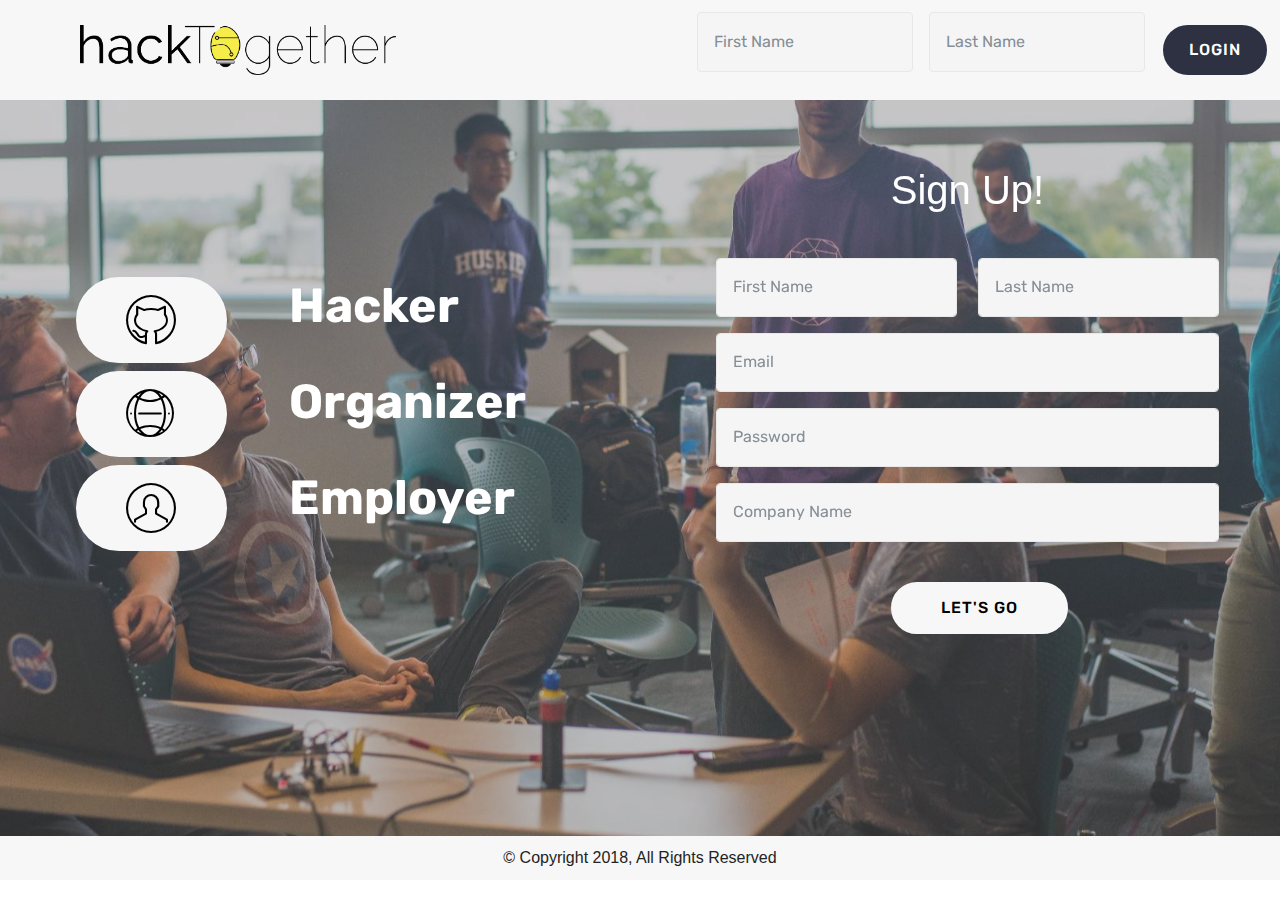
==== commit f7a23c82: "updated organizer, employer, and index pages. created home pages for each user type" ====
--- a/employer.html
+++ b/employer.html
@@ -6,8 +6,8 @@
   <meta http-equiv="X-UA-Compatible" content="IE=edge">
   <meta name="generator" content="Mobirise v4.6.2, mobirise.com">
   <meta name="viewport" content="width=device-width, initial-scale=1, minimum-scale=1">
-  <link rel="shortcut icon" href="assets/images/mlh-logo-color-1667x702.png" type="image/x-icon">
-  <meta name="description" content="Site Maker Description">
+  <link rel="shortcut icon" href="assets/images/icon.png" type="image/x-icon">
+  <meta name="description" content="">
   <title>Employer</title>
   <link rel="stylesheet" href="assets/web/assets/mobirise-icons/mobirise-icons.css">
   <link rel="stylesheet" href="assets/tether/tether.min.css">
@@ -17,62 +17,86 @@
   <link rel="stylesheet" href="assets/dropdown/css/style.css">
   <link rel="stylesheet" href="assets/theme/css/style.css">
   <link rel="stylesheet" href="assets/mobirise/css/mbr-additional.css" type="text/css">
-
-
-
+  
+  
+  
 </head>
 <body>
-  <section class="menu cid-qHhwGVCsKV" once="menu" id="menu1-s">
+  <section class="menu cid-qHhwGVCsKV" once="menu" id="menu1-e">
 
+    
 
-
-    <nav class="navbar navbar-expand beta-menu navbar-dropdown align-items-center navbar-fixed-top navbar-toggleable-sm">
-        <button class="navbar-toggler navbar-toggler-right" type="button" data-toggle="collapse" data-target="#navbarSupportedContent" aria-controls="navbarSupportedContent" aria-expanded="false" aria-label="Toggle navigation">
-            <div class="hamburger">
-                <span></span>
-                <span></span>
-                <span></span>
-                <span></span>
-            </div>
-        </button>
-        <div class="menu-logo">
+    <nav class="navbar navbar-expand beta-menu navbar-dropdown align-items-center navbar-fixed-top navbar-toggleable-sm" style="height: 100px">
+        
+        <div class="menu-logo" style="margin: 0;">
             <div class="navbar-brand">
-
-                <span class="navbar-caption-wrap"><a class="navbar-caption text-secondary display-2" href="index.html">&nbsp; &nbsp; &nbsp; &nbsp; &nbsp; &nbsp; &nbsp; &nbsp; &nbsp; &nbsp; &nbsp; &nbsp; &nbsp; &nbsp; &nbsp; &nbsp; &nbsp; &nbsp; &nbsp; &nbsp; hackTogether()</a></span>
+                
+                <span class="navbar-caption-wrap"><a class="navbar-caption text-secondary display-2" href="index.html"><img src="assets/images/logo2.png" height="50" left="50%"></a></span>
             </div>
         </div>
-        <div class="collapse navbar-collapse" id="navbarSupportedContent">
-            <ul class="navbar-nav nav-dropdown nav-right" data-app-modern-menu="true"><li class="nav-item dropdown open">
-                    <a class="nav-link link dropdown-toggle text-success display-5" href="https://mobirise.com" data-toggle="dropdown-submenu" aria-expanded="true"><span class="mbri-github mbr-iconfont mbr-iconfont-btn"></span>
-
-                        PROFILE</a><div class="dropdown-menu"><a class="dropdown-item text-success display-5" href="page3.html">Hacker</a><a class="dropdown-item text-success display-5" href="page2.html" aria-expanded="false">Organizer</a><a class="dropdown-item text-success display-5" href="page1.html" aria-expanded="false">Employer</a></div>
-                </li><li class="nav-item">
-                    <a class="nav-link link text-success display-5" href="https://mobirise.com">
-                        </a>
-                </li></ul>
-
+        <div style="float: right; width: 450px; margin: auto; margin-right: 0;">
+          <div class="form-group">
+              <input type="text" class="form-control px-3" name="first name" data-form-field="First name" placeholder="First Name" required="" id="name-header15-12" style="width: 216px; margin: auto; margin-right: 16px; margin-bottom: 16px; float: left;">
+              <input type="text" class="form-control px-3" name="last name" data-form-field="Last name" placeholder="Last Name" required="" id="name-header15-12" style="width: 216px; margin:auto; margin-right: 0; margin-left: 0">
+          </div>
         </div>
+        <div class="mbr-section-btn" style="float:center;margin-right: 0;justify-content: flex-start;align-items: flex-start;"><a class="btn btn-primary display-4" href="hacker.html" style="margin-left: 16px;text-align: center; background-color: #2D3142;color: white; border-color: #2D3142; height: 50px; float: right;">LOGIN</a>
+              </div>
     </nav>
 </section>
 
-<section class="engine"><a href="https://mobirise.ws/o">free mobile website builder</a></section><section class="mbr-section info2 cid-qHj1zJFnHv" id="info2-z">
+<section class="engine"><a href="https://mobirise.ws/g">create own website</a></section><section class="mbr-section info2 cid-qHiuu4iJTy mbr-parallax-background" id="info2-r">
 
+    
 
+    <div class="mbr-overlay" style="opacity: 0.4; background-color: rgb(118, 118, 118);">
+    </div>
 
+    <div class="container-fluid">
+        <div class="row main justify-content-center">
+            <div class="media-container-column col-12 col-lg-2 col-md-4" style="margin-left:15px">
+                <div class="mbr-section-btn align-left py-4"><a class="btn btn-primary display-4" href="hacker.html"><span class="mbri-github mbr-iconfont mbr-iconfont-btn" style="font-size: 50px; margin: 0;"></span></a><a class="btn btn-primary display-4" href="organizer.html"><span class="mbri-globe-2 mbr-iconfont mbr-iconfont-btn" style="font-size: 50px; margin: 0;"></span></a> <a class="btn btn-primary display-4" href="employer.html"><span class="mbri-user mbr-iconfont mbr-iconfont-btn" style="font-size: 50px; margin: 0;"></span></a></div>
+            </div>
+            <div class="media-container-column title col-12 col-lg-4 col-md-6">
 
-
-    <div class="container">
-        <div class="row main justify-content-center">
-            <div class="media-container-column col-12 col-lg-3 col-md-4">
-
+                <h2 class="align-right mbr-bold mbr-white pb-3 mbr-fonts-style display-2"><br><br><br><br>Hacker<br><br>Organizer<br><br>Employer<br><br><br><br><br></h2>
+                <h3 class="mbr-section-subtitle align-right mbr-light mbr-white mbr-fonts-style display-5"></h3>
             </div>
-            <div class="media-container-column title col-12 col-lg-7 col-md-6">
-                <h2 class="align-right mbr-bold mbr-white pb-3 mbr-fonts-style display-2"><br><br>Hackathons Distribution<br><br><br><br><br><br><br><br><br><br><br></h2>
-                <h3 class="mbr-section-subtitle align-right mbr-light mbr-white mbr-fonts-style display-5"></h3>
+            <div class="media-container-column col-12 col-lg-5">
+              <h1 style="text-align:center;color:#ffffff;">Sign Up!</h1>
+              <br>
+              <form class="mbr-form" action="https://mobirise.com/" method="post" data-form-title="Mobirise Form"><input type="hidden" name="email" data-form-email="true" value="BhZsJYyhNN6P17jCRJOnPQCgnJDe0+QEEFYPjsdPya03V32OLC4/W5ZugxivfUx65SUaTlf96dMAfXfSdAZfJFbHtckB9x5gBu/I5inX2I5NbOnXjW5E17wB6OOLoZsY" data-form-field="Email">
+                <div data-for="name">
+                    <div class="form-group">
+                        <input type="text" class="form-control px-3" name="first name" data-form-field="First name" placeholder="First Name" required="" id="name-header15-12" style="width: 48%; float: left;margin-right: 16px; margin-bottom: 16px">
+                        <input type="text" class="form-control px-3" name="last name" data-form-field="Last name" placeholder="Last Name" required="" id="name-header15-12" style="width: 48%;float: right;">
+                    </div>
+                </div>
+                <div data-for="email">
+                    <div class="form-group">
+                        <input type="email" class="form-control px-3" name="email" data-form-field="Email" placeholder="Email" required="" id="email-header15-12">
+                    </div>
+                </div>
+                <div data-for="password">
+                    <div class="form-group">
+                        <input type="text" class="form-control px-3" name="password" data-form-field="Password" placeholder="Password" id="phone-header15-12">
+                    </div>
+                </div>
+                <div data-for="company name">
+                    <div class="form-group">
+                        <input type="text" class="form-control px-3" name="company name" data-form-field="Company Name" placeholder="Company Name">
+                    </div>
+                </div>
+                <div class="mbr-section-btn align-left py-4"><a class="btn btn-primary display-4" href="hacker.html" style="margin-left: 35%;text-align: center;">LET'S GO</a>
+                </div>
+              </form>
             </div>
         </div>
     </div>
+
 </section>
+
+<footer style="display: block;text-align: center;background-color: #F7F7F7;float: center; padding: 10px;">© Copyright 2018, All Rights Reserved</footer>
 
 
   <script src="assets/web/assets/jquery/jquery.min.js"></script>
@@ -82,8 +106,9 @@
   <script src="assets/smoothscroll/smooth-scroll.js"></script>
   <script src="assets/dropdown/js/script.min.js"></script>
   <script src="assets/touchswipe/jquery.touch-swipe.min.js"></script>
+  <script src="assets/parallax/jarallax.min.js"></script>
   <script src="assets/theme/js/script.js"></script>
-
-
+  
+  
 </body>
-</html>
+</html>